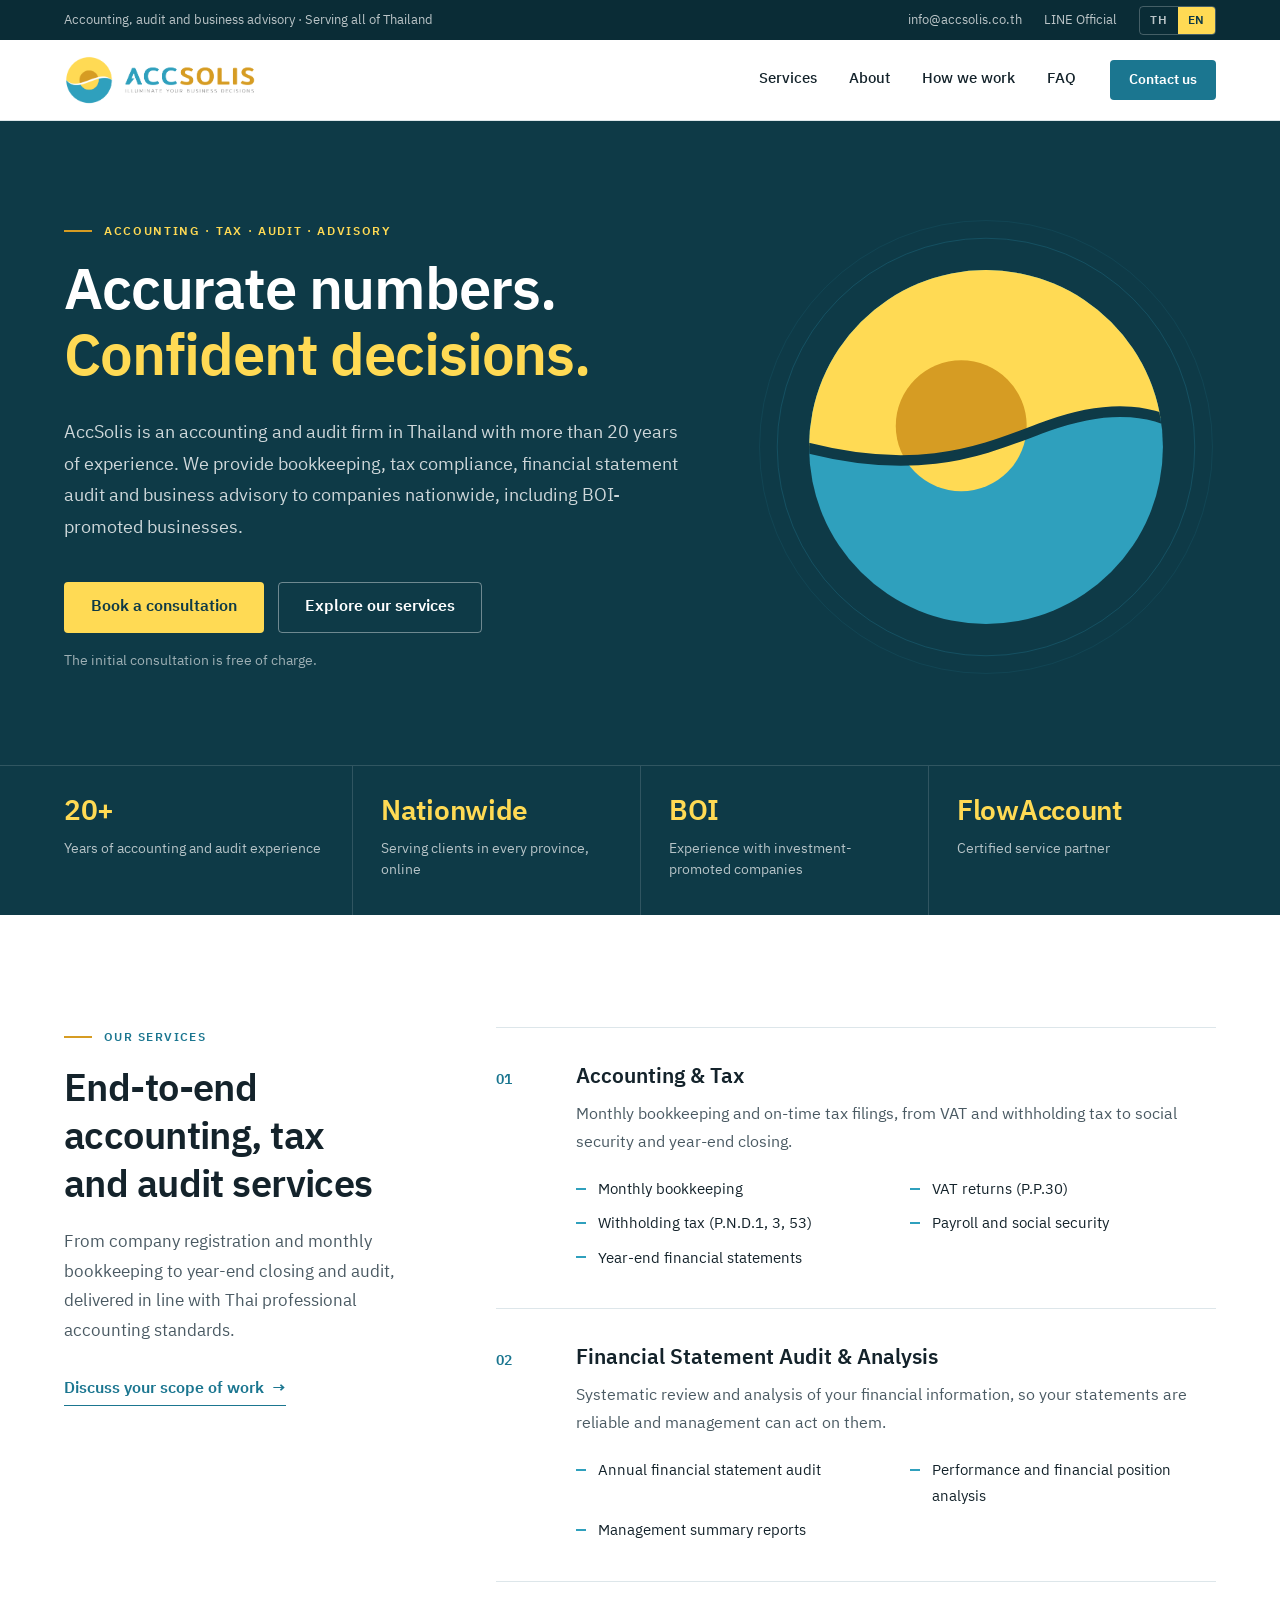
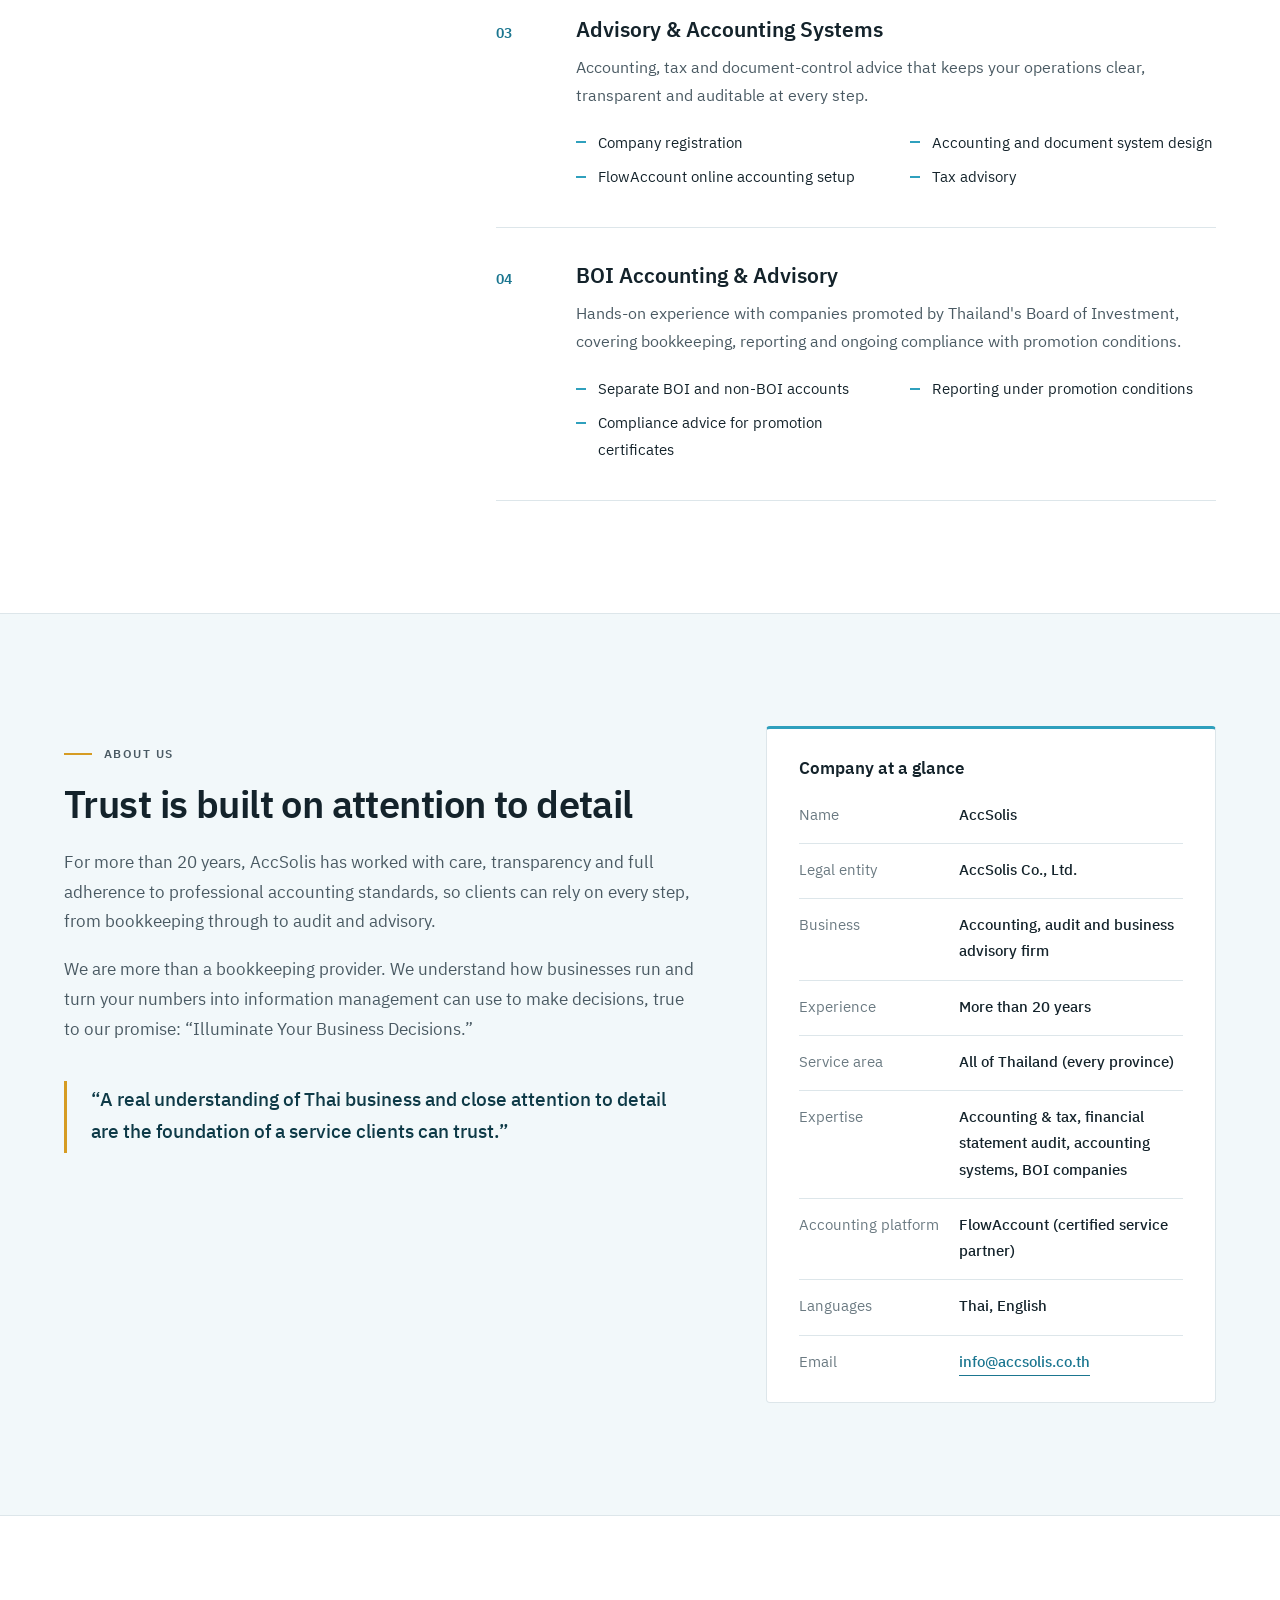
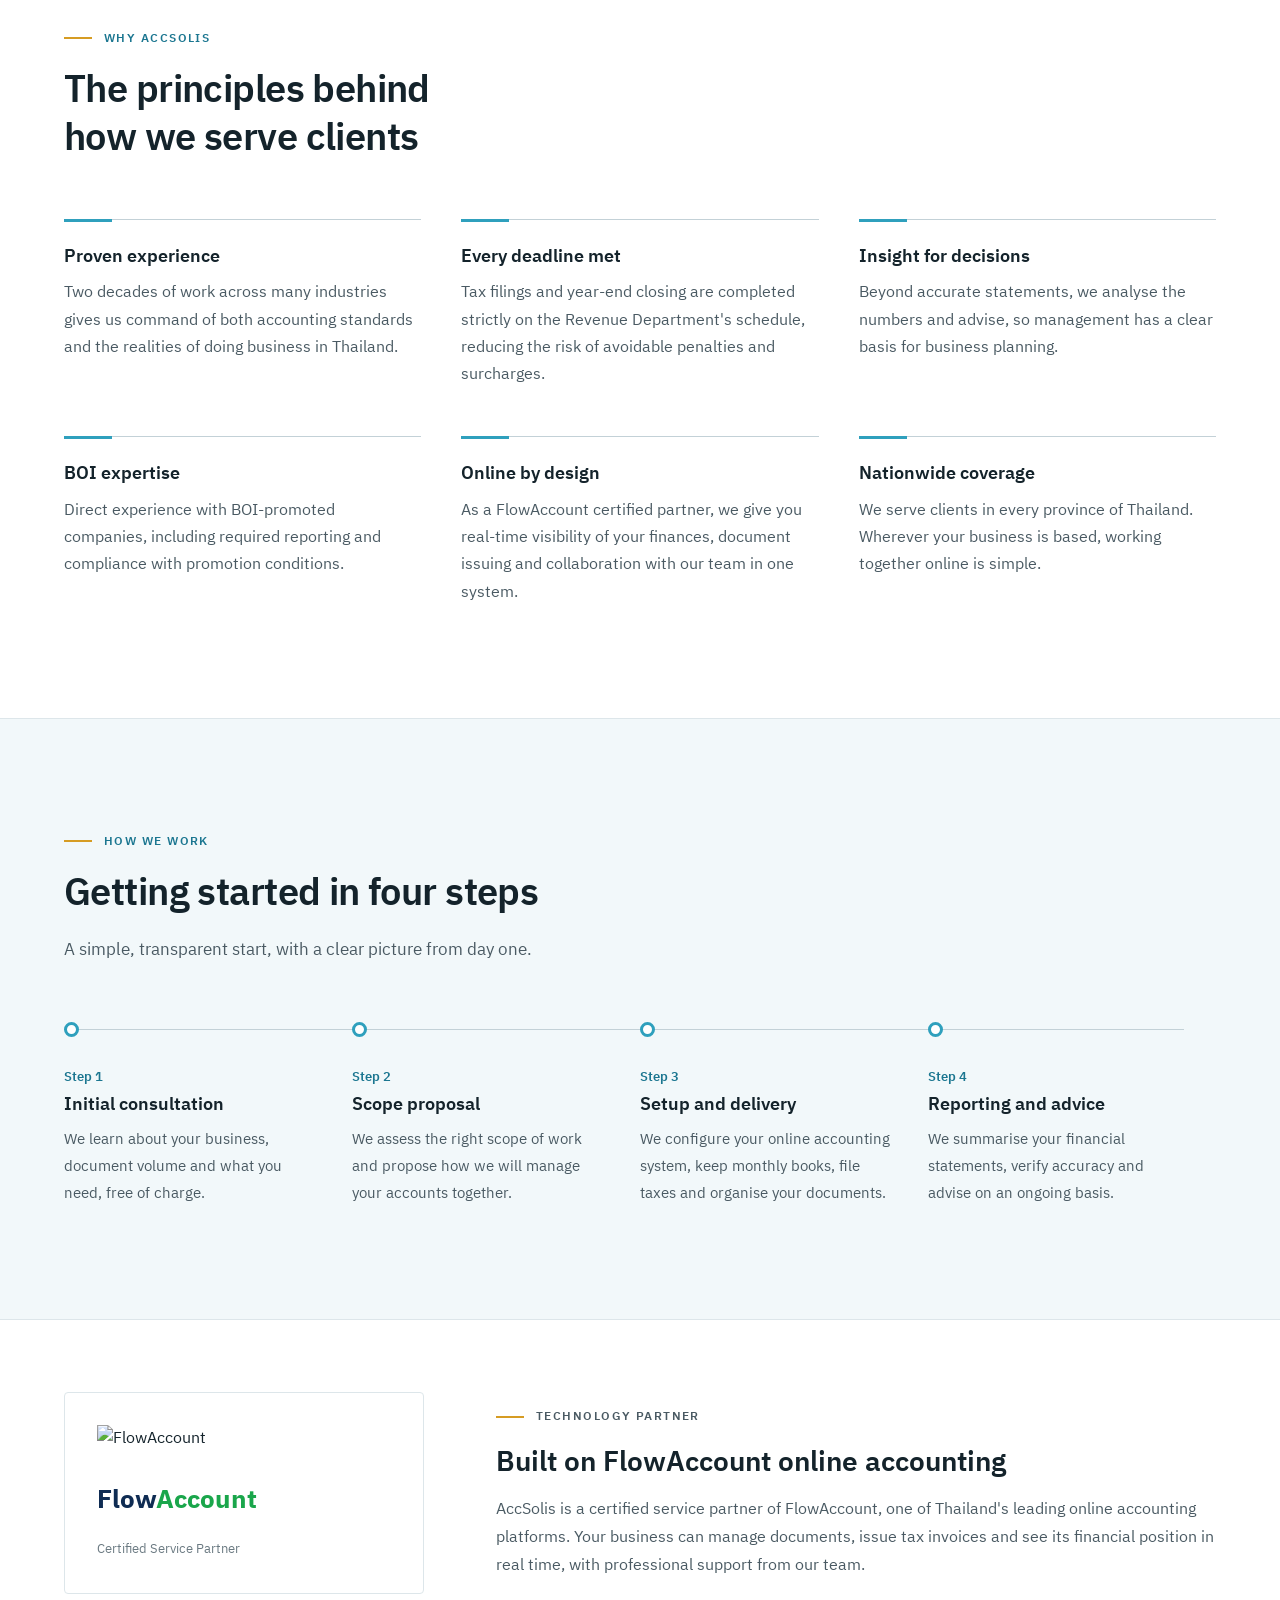
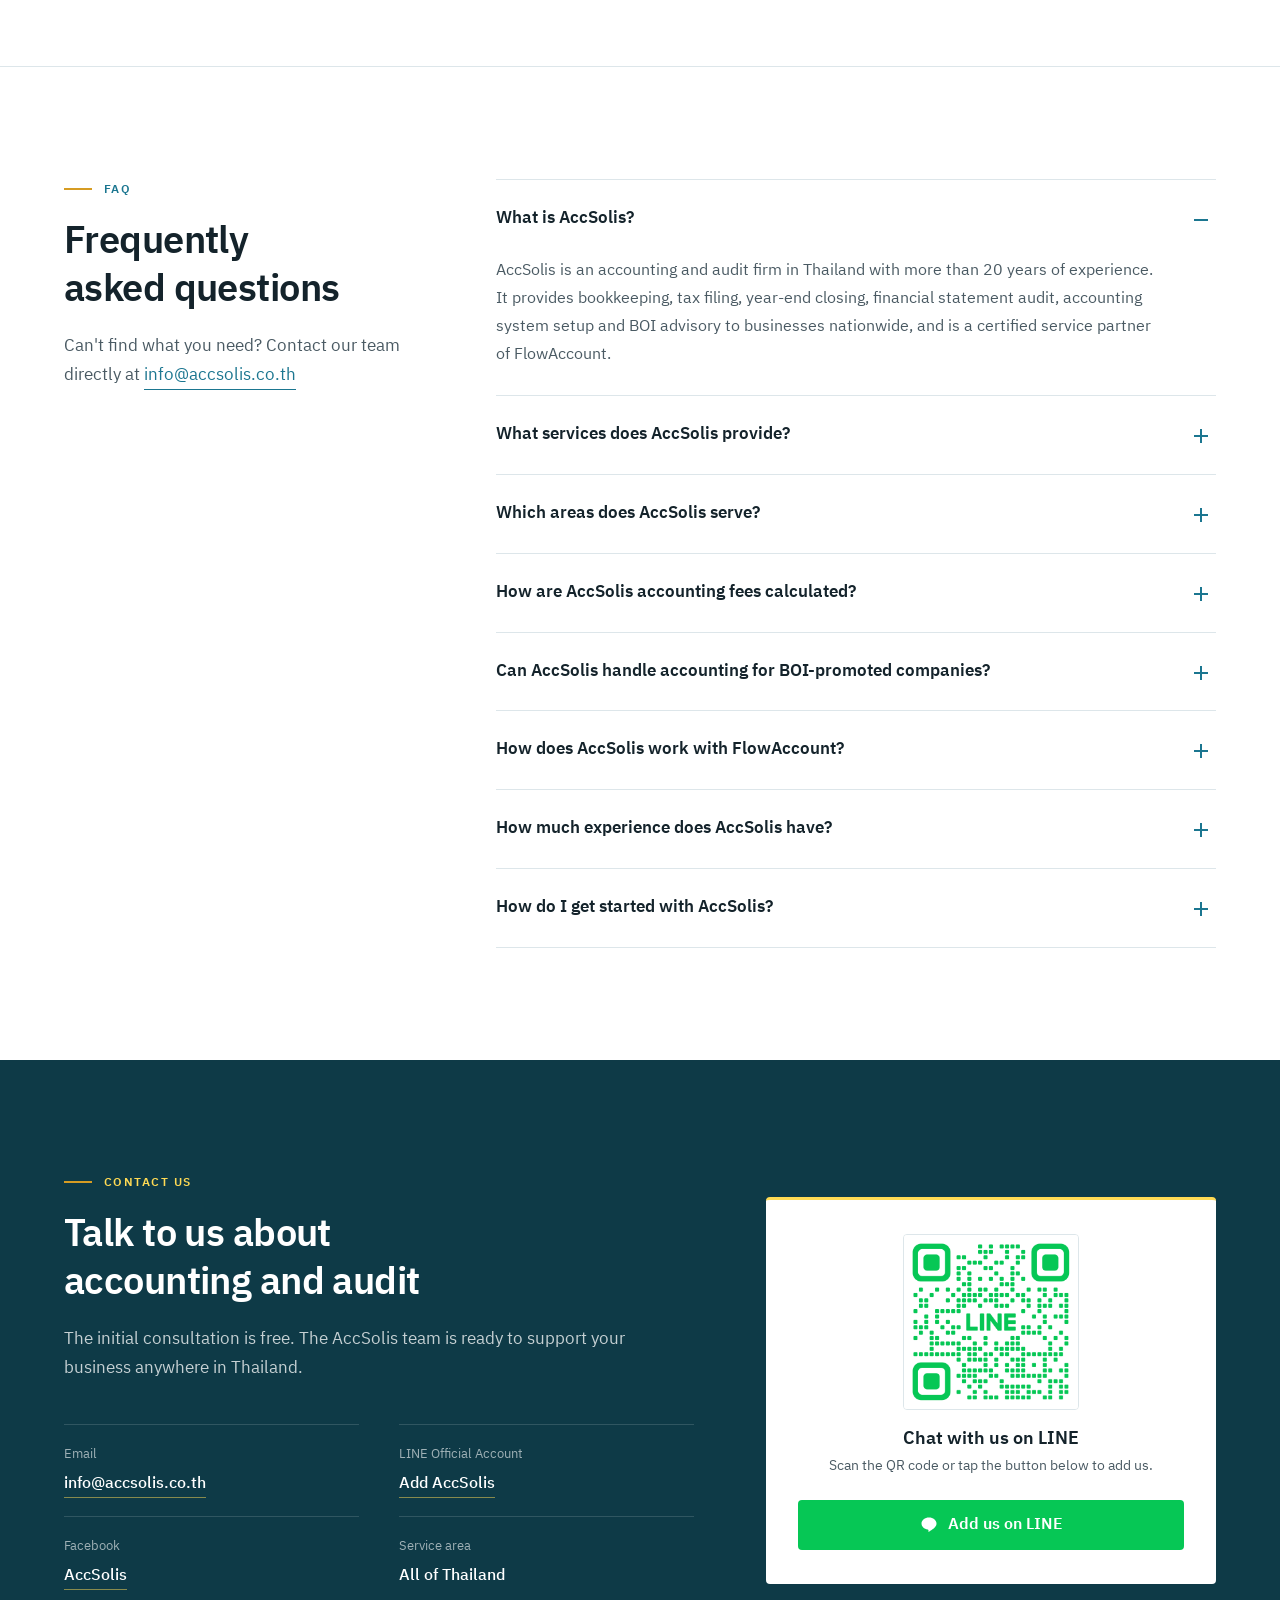
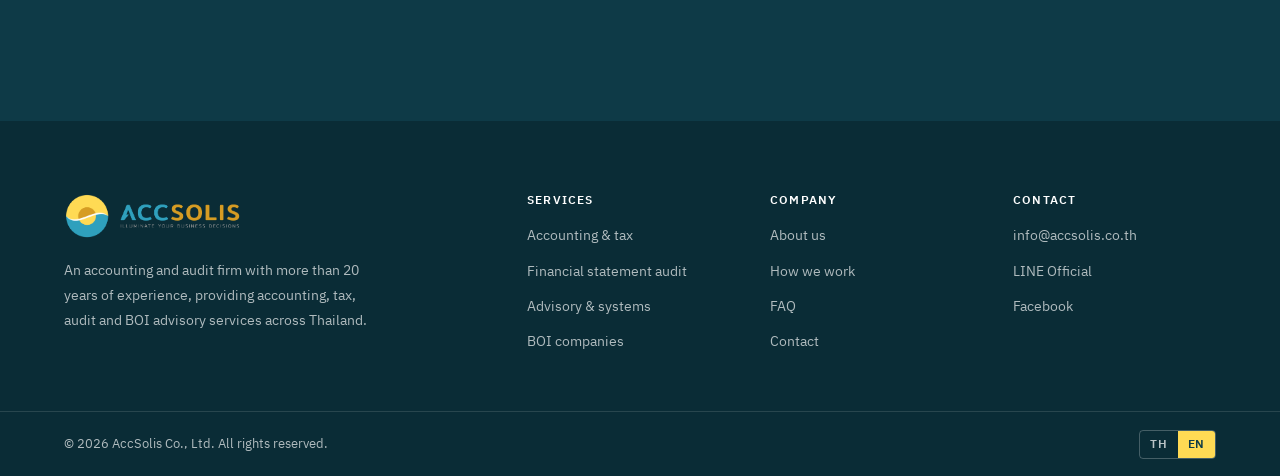
==== en/index.html @ bd21becb "Bilingual TH/EN corporate redesign with brand palette and GEO - Apply AccSolis brand palette (teal #" ====
<!DOCTYPE html>
<html lang="en">
  <head>
    <meta charset="UTF-8" />
    <meta name="viewport" content="width=device-width, initial-scale=1.0" />
    <title>AccSolis | Accounting, Audit &amp; BOI Advisory Firm in Thailand</title>
    <meta
      name="description"
      content="AccSolis is an accounting and audit firm in Thailand with over 20 years of experience, providing bookkeeping, tax filing, year-end closing, financial statement audit, accounting system setup and BOI advisory nationwide. FlowAccount certified partner."
    />
    <meta name="robots" content="index, follow, max-snippet:-1, max-image-preview:large" />
    <meta name="theme-color" content="#0e3a47" />
    <link rel="canonical" href="https://accsolis.co.th/en/" />
    <link rel="alternate" hreflang="th" href="https://accsolis.co.th/" />
    <link rel="alternate" hreflang="en" href="https://accsolis.co.th/en/" />
    <link rel="alternate" hreflang="x-default" href="https://accsolis.co.th/" />
    <link rel="alternate" type="text/markdown" title="AccSolis — information for AI assistants" href="https://accsolis.co.th/llms.txt" />

    <!-- Open Graph -->
    <meta property="og:type" content="website" />
    <meta property="og:site_name" content="AccSolis" />
    <meta property="og:locale" content="en_US" />
    <meta property="og:locale:alternate" content="th_TH" />
    <meta property="og:url" content="https://accsolis.co.th/en/" />
    <meta property="og:title" content="AccSolis | Accounting &amp; Audit Firm in Thailand — 20+ Years" />
    <meta
      property="og:description"
      content="Bookkeeping, tax filing, year-end closing, financial statement audit and BOI advisory for businesses across Thailand. FlowAccount certified partner."
    />
    <meta property="og:image" content="https://accsolis.co.th/og-image.png" />
    <meta property="og:image:width" content="1200" />
    <meta property="og:image:height" content="630" />
    <meta property="og:image:alt" content="AccSolis — Illuminate Your Business Decisions" />
    <meta name="twitter:card" content="summary_large_image" />
    <meta name="twitter:title" content="AccSolis | Accounting &amp; Audit Firm in Thailand — 20+ Years" />
    <meta
      name="twitter:description"
      content="Bookkeeping, tax, audit and BOI advisory for businesses across Thailand."
    />
    <meta name="twitter:image" content="https://accsolis.co.th/og-image.png" />

    <link rel="icon" type="image/x-icon" href="../favicon.ico" />
    <link rel="icon" type="image/png" sizes="512x512" href="../favicon.png" />
    <link rel="apple-touch-icon" href="../apple-touch-icon.png" />
    <link rel="preconnect" href="https://fonts.googleapis.com" />
    <link rel="preconnect" href="https://fonts.gstatic.com" crossorigin />
    <link
      href="https://fonts.googleapis.com/css2?family=IBM+Plex+Sans+Thai:wght@400;500;600;700&display=swap"
      rel="stylesheet"
    />
    <link rel="stylesheet" href="../styles.css" />

    <script type="application/ld+json">
    {
      "@context": "https://schema.org",
      "@graph": [
        {
          "@type": ["Organization", "AccountingService"],
          "@id": "https://accsolis.co.th/#organization",
          "name": "AccSolis",
          "legalName": "AccSolis Co., Ltd.",
          "url": "https://accsolis.co.th/",
          "logo": {
            "@type": "ImageObject",
            "url": "https://accsolis.co.th/AccSolis%20Logo_Final_1000x1000px_0.jpg",
            "width": 1000,
            "height": 1000
          },
          "image": "https://accsolis.co.th/og-image.png",
          "description": "AccSolis is an accounting and audit firm in Thailand with more than 20 years of experience. It provides bookkeeping, tax filing, year-end financial statements, financial statement audit and analysis, accounting system setup, and advisory for companies promoted by Thailand's Board of Investment (BOI), serving clients nationwide. AccSolis is a certified service partner of FlowAccount.",
          "slogan": "Illuminate Your Business Decisions",
          "email": "info@accsolis.co.th",
          "sameAs": ["https://www.facebook.com/profile.php?id=100094755125575"],
          "address": { "@type": "PostalAddress", "addressCountry": "TH" },
          "areaServed": { "@type": "Country", "name": "Thailand" },
          "knowsLanguage": ["th", "en"],
          "knowsAbout": [
            "Bookkeeping",
            "Thai VAT and withholding tax",
            "Year-end financial statements",
            "Financial statement audit",
            "Accounting system design",
            "BOI-promoted companies",
            "FlowAccount online accounting software"
          ],
          "contactPoint": {
            "@type": "ContactPoint",
            "contactType": "customer service",
            "email": "info@accsolis.co.th",
            "url": "https://lin.ee/8GuuAe8",
            "areaServed": "TH",
            "availableLanguage": ["Thai", "English"]
          },
          "hasOfferCatalog": {
            "@type": "OfferCatalog",
            "name": "AccSolis services",
            "itemListElement": [
              {
                "@type": "Offer",
                "itemOffered": {
                  "@type": "Service",
                  "name": "Accounting & Tax",
                  "serviceType": "Accounting and tax compliance",
                  "description": "Monthly bookkeeping, VAT returns (P.P.30), withholding tax returns (P.N.D.1, 3, 53), payroll and social security, and year-end financial statements.",
                  "areaServed": { "@type": "Country", "name": "Thailand" }
                }
              },
              {
                "@type": "Offer",
                "itemOffered": {
                  "@type": "Service",
                  "name": "Financial Statement Audit & Analysis",
                  "serviceType": "Financial statement audit and analysis",
                  "description": "Systematic review and analysis of financial information so that financial statements are reliable and support management decisions.",
                  "areaServed": { "@type": "Country", "name": "Thailand" }
                }
              },
              {
                "@type": "Offer",
                "itemOffered": {
                  "@type": "Service",
                  "name": "Advisory & Accounting Systems",
                  "serviceType": "Accounting advisory and system setup",
                  "description": "Company registration, accounting and document system design, FlowAccount online accounting setup, and tax advisory.",
                  "areaServed": { "@type": "Country", "name": "Thailand" }
                }
              },
              {
                "@type": "Offer",
                "itemOffered": {
                  "@type": "Service",
                  "name": "BOI Accounting & Advisory",
                  "serviceType": "BOI accounting and advisory",
                  "description": "Separate accounts for BOI and non-BOI activities, reporting under BOI promotion conditions, and compliance advice for promotion certificates.",
                  "areaServed": { "@type": "Country", "name": "Thailand" }
                }
              }
            ]
          }
        },
        {
          "@type": "WebSite",
          "@id": "https://accsolis.co.th/#website",
          "url": "https://accsolis.co.th/",
          "name": "AccSolis",
          "inLanguage": ["th", "en"],
          "publisher": { "@id": "https://accsolis.co.th/#organization" }
        },
        {
          "@type": "WebPage",
          "@id": "https://accsolis.co.th/en/#webpage",
          "url": "https://accsolis.co.th/en/",
          "name": "AccSolis | Accounting, Audit & BOI Advisory Firm in Thailand",
          "inLanguage": "en",
          "isPartOf": { "@id": "https://accsolis.co.th/#website" },
          "about": { "@id": "https://accsolis.co.th/#organization" },
          "primaryImageOfPage": "https://accsolis.co.th/og-image.png",
          "dateModified": "2026-09-26"
        },
        {
          "@type": "FAQPage",
          "@id": "https://accsolis.co.th/en/#faq",
          "inLanguage": "en",
          "mainEntity": [
            {
              "@type": "Question",
              "name": "What is AccSolis?",
              "acceptedAnswer": {
                "@type": "Answer",
                "text": "AccSolis is an accounting and audit firm in Thailand with more than 20 years of experience. It provides bookkeeping, tax filing, year-end closing, financial statement audit, accounting system setup and BOI advisory to businesses nationwide, and is a certified service partner of FlowAccount."
              }
            },
            {
              "@type": "Question",
              "name": "What services does AccSolis provide?",
              "acceptedAnswer": {
                "@type": "Answer",
                "text": "AccSolis provides monthly bookkeeping, VAT and withholding tax filing, payroll and social security, year-end financial statements, financial statement audit and analysis, company registration, accounting system setup, and accounting and advisory services for companies promoted by Thailand's Board of Investment (BOI)."
              }
            },
            {
              "@type": "Question",
              "name": "Which areas does AccSolis serve?",
              "acceptedAnswer": {
                "@type": "Answer",
                "text": "AccSolis serves clients in every province of Thailand. Because the firm works on an online accounting platform, it can manage documents and advise clients from anywhere, not only in Bangkok."
              }
            },
            {
              "@type": "Question",
              "name": "How are AccSolis accounting fees calculated?",
              "acceptedAnswer": {
                "@type": "Answer",
                "text": "Fees depend on the type of business, document volume and the scope of work required. The initial consultation is free of charge, so the team can assess your needs and propose a suitable package."
              }
            },
            {
              "@type": "Question",
              "name": "Can AccSolis handle accounting for BOI-promoted companies?",
              "acceptedAnswer": {
                "@type": "Answer",
                "text": "Yes. AccSolis has experience with companies promoted by Thailand's Board of Investment, including keeping separate accounts for BOI and non-BOI activities, reporting under promotion conditions, and advising on compliance with promotion certificates."
              }
            },
            {
              "@type": "Question",
              "name": "How does AccSolis work with FlowAccount?",
              "acceptedAnswer": {
                "@type": "Answer",
                "text": "AccSolis is a certified service partner of FlowAccount, a leading Thai online accounting platform. Clients issue documents and tax invoices and see their financial position in real time, while the AccSolis team manages their accounts in the same system."
              }
            },
            {
              "@type": "Question",
              "name": "How much experience does AccSolis have?",
              "acceptedAnswer": {
                "@type": "Answer",
                "text": "AccSolis has more than 20 years of experience in accounting and auditing across a wide range of industries, including BOI-promoted companies."
              }
            },
            {
              "@type": "Question",
              "name": "How do I get started with AccSolis?",
              "acceptedAnswer": {
                "@type": "Answer",
                "text": "Contact AccSolis via LINE Official Account, Facebook or email at info@accsolis.co.th. The team will ask about your business, assess the scope of work and plan the right accounting support. The initial consultation is free of charge."
              }
            }
          ]
        }
      ]
    }
    </script>
  </head>
  <body>
    <a class="skip-link" href="#main">Skip to main content</a>

    <div class="utility">
      <div class="container">
        <span class="utility-tagline">Accounting, audit and business advisory · Serving all of Thailand</span>
        <div class="utility-links">
          <a class="hide-sm" href="mailto:info@accsolis.co.th">info@accsolis.co.th</a>
          <a class="hide-sm" href="https://lin.ee/8GuuAe8" target="_blank" rel="noopener">LINE Official</a>
          <nav class="lang-switch" aria-label="Choose language">
            <a href="../" hreflang="th" lang="th">TH</a>
            <a href="./" hreflang="en" lang="en" aria-current="true">EN</a>
          </nav>
        </div>
      </div>
    </div>

    <header class="site-header">
      <div class="container nav-wrap">
        <a href="./" class="brand" aria-label="AccSolis home">
          <img src="../logo-header.png" alt="AccSolis — Illuminate Your Business Decisions" width="1034" height="269" />
        </a>
        <button class="nav-toggle" type="button" aria-expanded="false" aria-controls="site-nav" aria-label="Open menu">
          <svg viewBox="0 0 24 24" fill="none" stroke="currentColor" stroke-width="2" aria-hidden="true"><path d="M3 6h18M3 12h18M3 18h18" /></svg>
        </button>
        <nav id="site-nav" class="nav" aria-label="Main">
          <div class="nav-links">
            <a href="#services">Services</a>
            <a href="#about">About</a>
            <a href="#approach">How we work</a>
            <a href="#faq">FAQ</a>
          </div>
          <a class="btn btn-primary btn-sm" href="#contact">Contact us</a>
        </nav>
      </div>
    </header>

    <main id="main">
      <!-- HERO -->
      <section class="hero" aria-labelledby="hero-title">
        <div class="container hero-grid">
          <div>
            <p class="kicker">Accounting · Tax · Audit · Advisory</p>
            <h1 id="hero-title">Accurate numbers.<br /><em>Confident decisions.</em></h1>
            <p class="lead">
              AccSolis is an accounting and audit firm in Thailand with more than 20 years of
              experience. We provide bookkeeping, tax compliance, financial statement audit and
              business advisory to companies nationwide, including BOI-promoted businesses.
            </p>
            <div class="hero-actions">
              <a class="btn btn-sun" href="#contact">Book a consultation</a>
              <a class="btn btn-ghost" href="#services">Explore our services</a>
            </div>
            <p class="hero-note">The initial consultation is free of charge.</p>
          </div>

          <div class="hero-mark" aria-hidden="true">
            <svg viewBox="0 0 520 520" xmlns="http://www.w3.org/2000/svg">
              <defs>
                <clipPath id="disc"><circle cx="260" cy="260" r="200" /></clipPath>
                <clipPath id="core"><circle cx="232" cy="236" r="74" /></clipPath>
                <clipPath id="above"><path d="M0 0H520V262C455 208 392 214 330 236S190 300 40 256L0 244Z" /></clipPath>
              </defs>
              <circle cx="260" cy="260" r="236" fill="none" stroke="#2fa0bd" stroke-opacity="0.25" />
              <circle cx="260" cy="260" r="256" fill="none" stroke="#2fa0bd" stroke-opacity="0.12" />
              <g clip-path="url(#disc)">
                <rect width="520" height="520" fill="#2fa0bd" />
                <rect width="520" height="520" fill="#ffda54" clip-path="url(#above)" />
                <g clip-path="url(#core)">
                  <rect width="520" height="520" fill="#ffda54" />
                  <rect width="520" height="520" fill="#d69c23" clip-path="url(#above)" />
                </g>
                <path d="M0 244L40 256C190 300 268 258 330 236S455 208 520 262" fill="none" stroke="#0e3a47" stroke-width="12" />
              </g>
            </svg>
          </div>
        </div>

        <div class="hero-figures">
          <div class="container">
            <dl>
              <div class="figure"><dt>Years of accounting and audit experience</dt><dd>20+</dd></div>
              <div class="figure"><dt>Serving clients in every province, online</dt><dd>Nationwide</dd></div>
              <div class="figure"><dt>Experience with investment-promoted companies</dt><dd>BOI</dd></div>
              <div class="figure"><dt>Certified service partner</dt><dd>FlowAccount</dd></div>
            </dl>
          </div>
        </div>
      </section>

      <!-- SERVICES -->
      <section id="services" class="section" aria-labelledby="services-title">
        <div class="container services-grid">
          <div class="services-intro">
            <p class="kicker">Our services</p>
            <h2 id="services-title" class="h2">End-to-end accounting, tax and audit services</h2>
            <p class="intro">
              From company registration and monthly bookkeeping to year-end closing and audit,
              delivered in line with Thai professional accounting standards.
            </p>
            <a class="text-link" href="#contact">Discuss your scope of work <span aria-hidden="true">→</span></a>
          </div>

          <div class="service-list">
            <article class="service" id="accounting-tax">
              <span class="service-no">01</span>
              <div>
                <h3>Accounting &amp; Tax</h3>
                <p>
                  Monthly bookkeeping and on-time tax filings, from VAT and withholding tax to social
                  security and year-end closing.
                </p>
                <ul class="deliverables">
                  <li>Monthly bookkeeping</li>
                  <li>VAT returns (P.P.30)</li>
                  <li>Withholding tax (P.N.D.1, 3, 53)</li>
                  <li>Payroll and social security</li>
                  <li>Year-end financial statements</li>
                </ul>
              </div>
            </article>

            <article class="service" id="audit">
              <span class="service-no">02</span>
              <div>
                <h3>Financial Statement Audit &amp; Analysis</h3>
                <p>
                  Systematic review and analysis of your financial information, so your statements
                  are reliable and management can act on them.
                </p>
                <ul class="deliverables">
                  <li>Annual financial statement audit</li>
                  <li>Performance and financial position analysis</li>
                  <li>Management summary reports</li>
                </ul>
              </div>
            </article>

            <article class="service" id="advisory">
              <span class="service-no">03</span>
              <div>
                <h3>Advisory &amp; Accounting Systems</h3>
                <p>
                  Accounting, tax and document-control advice that keeps your operations clear,
                  transparent and auditable at every step.
                </p>
                <ul class="deliverables">
                  <li>Company registration</li>
                  <li>Accounting and document system design</li>
                  <li>FlowAccount online accounting setup</li>
                  <li>Tax advisory</li>
                </ul>
              </div>
            </article>

            <article class="service" id="boi">
              <span class="service-no">04</span>
              <div>
                <h3>BOI Accounting &amp; Advisory</h3>
                <p>
                  Hands-on experience with companies promoted by Thailand's Board of Investment,
                  covering bookkeeping, reporting and ongoing compliance with promotion conditions.
                </p>
                <ul class="deliverables">
                  <li>Separate BOI and non-BOI accounts</li>
                  <li>Reporting under promotion conditions</li>
                  <li>Compliance advice for promotion certificates</li>
                </ul>
              </div>
            </article>
          </div>
        </div>
      </section>

      <!-- ABOUT -->
      <section id="about" class="section section-tint" aria-labelledby="about-title">
        <div class="container about-grid">
          <div class="about-copy">
            <p class="kicker">About us</p>
            <h2 id="about-title" class="h2">Trust is built on attention to detail</h2>
            <p>
              For more than 20 years, AccSolis has worked with care, transparency and full adherence
              to professional accounting standards, so clients can rely on every step, from
              bookkeeping through to audit and advisory.
            </p>
            <p>
              We are more than a bookkeeping provider. We understand how businesses run and turn
              your numbers into information management can use to make decisions, true to our
              promise: “Illuminate Your Business Decisions.”
            </p>
            <blockquote>
              “A real understanding of Thai business and close attention to detail are the foundation
              of a service clients can trust.”
            </blockquote>
          </div>

          <aside class="facts" aria-labelledby="facts-title">
            <h3 id="facts-title">Company at a glance</h3>
            <dl>
              <div><dt>Name</dt><dd>AccSolis</dd></div>
              <div><dt>Legal entity</dt><dd>AccSolis Co., Ltd.</dd></div>
              <div><dt>Business</dt><dd>Accounting, audit and business advisory firm</dd></div>
              <div><dt>Experience</dt><dd>More than 20 years</dd></div>
              <div><dt>Service area</dt><dd>All of Thailand (every province)</dd></div>
              <div><dt>Expertise</dt><dd>Accounting &amp; tax, financial statement audit, accounting systems, BOI companies</dd></div>
              <div><dt>Accounting platform</dt><dd>FlowAccount (certified service partner)</dd></div>
              <div><dt>Languages</dt><dd>Thai, English</dd></div>
              <div><dt>Email</dt><dd><a href="mailto:info@accsolis.co.th">info@accsolis.co.th</a></dd></div>
            </dl>
          </aside>
        </div>
      </section>

      <!-- PRINCIPLES -->
      <section id="why" class="section" aria-labelledby="why-title">
        <div class="container">
          <div class="section-head">
            <p class="kicker">Why AccSolis</p>
            <h2 id="why-title" class="h2">The principles behind how we serve clients</h2>
          </div>
          <div class="principles">
            <article class="principle">
              <h3>Proven experience</h3>
              <p>
                Two decades of work across many industries gives us command of both accounting
                standards and the realities of doing business in Thailand.
              </p>
            </article>
            <article class="principle">
              <h3>Every deadline met</h3>
              <p>
                Tax filings and year-end closing are completed strictly on the Revenue Department's
                schedule, reducing the risk of avoidable penalties and surcharges.
              </p>
            </article>
            <article class="principle">
              <h3>Insight for decisions</h3>
              <p>
                Beyond accurate statements, we analyse the numbers and advise, so management has a
                clear basis for business planning.
              </p>
            </article>
            <article class="principle">
              <h3>BOI expertise</h3>
              <p>
                Direct experience with BOI-promoted companies, including required reporting and
                compliance with promotion conditions.
              </p>
            </article>
            <article class="principle">
              <h3>Online by design</h3>
              <p>
                As a FlowAccount certified partner, we give you real-time visibility of your
                finances, document issuing and collaboration with our team in one system.
              </p>
            </article>
            <article class="principle">
              <h3>Nationwide coverage</h3>
              <p>
                We serve clients in every province of Thailand. Wherever your business is based,
                working together online is simple.
              </p>
            </article>
          </div>
        </div>
      </section>

      <!-- APPROACH -->
      <section id="approach" class="section section-tint" aria-labelledby="approach-title">
        <div class="container">
          <div class="section-head">
            <p class="kicker">How we work</p>
            <h2 id="approach-title" class="h2">Getting started in four steps</h2>
            <p class="intro">A simple, transparent start, with a clear picture from day one.</p>
          </div>
          <ol class="steps">
            <li class="step">
              <span class="step-label">Step 1</span>
              <h3>Initial consultation</h3>
              <p>We learn about your business, document volume and what you need, free of charge.</p>
            </li>
            <li class="step">
              <span class="step-label">Step 2</span>
              <h3>Scope proposal</h3>
              <p>We assess the right scope of work and propose how we will manage your accounts together.</p>
            </li>
            <li class="step">
              <span class="step-label">Step 3</span>
              <h3>Setup and delivery</h3>
              <p>We configure your online accounting system, keep monthly books, file taxes and organise your documents.</p>
            </li>
            <li class="step">
              <span class="step-label">Step 4</span>
              <h3>Reporting and advice</h3>
              <p>We summarise your financial statements, verify accuracy and advise on an ongoing basis.</p>
            </li>
          </ol>
        </div>
      </section>

      <!-- PARTNER -->
      <section class="partner" aria-labelledby="partner-title">
        <div class="container partner-inner">
          <div class="partner-logo">
            <img
              src="https://flowaccountcdn.com/new_landing/image/flowaccount_logo_banner.svg"
              alt="FlowAccount"
              width="172"
              height="40"
              loading="lazy"
              onerror="this.hidden=true;this.nextElementSibling.hidden=false;"
            />
            <span class="fa-fallback" hidden>Flow<b>Account</b></span>
            <span class="tag">Certified Service Partner</span>
          </div>
          <div>
            <p class="kicker">Technology partner</p>
            <h2 id="partner-title">Built on FlowAccount online accounting</h2>
            <p>
              AccSolis is a certified service partner of FlowAccount, one of Thailand's leading online
              accounting platforms. Your business can manage documents, issue tax invoices and see its
              financial position in real time, with professional support from our team.
            </p>
          </div>
        </div>
      </section>

      <!-- FAQ -->
      <section id="faq" class="section" aria-labelledby="faq-title">
        <div class="container faq-grid">
          <div class="faq-intro">
            <p class="kicker">FAQ</p>
            <h2 id="faq-title" class="h2">Frequently asked questions</h2>
            <p class="intro">
              Can't find what you need? Contact our team directly at
              <a href="mailto:info@accsolis.co.th">info@accsolis.co.th</a>
            </p>
          </div>
          <div class="faq-list">
            <details class="faq-item" open>
              <summary>What is AccSolis?</summary>
              <p class="ans">
                AccSolis is an accounting and audit firm in Thailand with more than 20 years of
                experience. It provides bookkeeping, tax filing, year-end closing, financial statement
                audit, accounting system setup and BOI advisory to businesses nationwide, and is a
                certified service partner of FlowAccount.
              </p>
            </details>
            <details class="faq-item">
              <summary>What services does AccSolis provide?</summary>
              <p class="ans">
                AccSolis provides monthly bookkeeping, VAT and withholding tax filing, payroll and
                social security, year-end financial statements, financial statement audit and analysis,
                company registration, accounting system setup, and accounting and advisory services for
                companies promoted by Thailand's Board of Investment (BOI).
              </p>
            </details>
            <details class="faq-item">
              <summary>Which areas does AccSolis serve?</summary>
              <p class="ans">
                AccSolis serves clients in every province of Thailand. Because the firm works on an
                online accounting platform, it can manage documents and advise clients from anywhere,
                not only in Bangkok.
              </p>
            </details>
            <details class="faq-item">
              <summary>How are AccSolis accounting fees calculated?</summary>
              <p class="ans">
                Fees depend on the type of business, document volume and the scope of work required.
                The initial consultation is free of charge, so the team can assess your needs and
                propose a suitable package.
              </p>
            </details>
            <details class="faq-item">
              <summary>Can AccSolis handle accounting for BOI-promoted companies?</summary>
              <p class="ans">
                Yes. AccSolis has experience with companies promoted by Thailand's Board of Investment,
                including keeping separate accounts for BOI and non-BOI activities, reporting under
                promotion conditions, and advising on compliance with promotion certificates.
              </p>
            </details>
            <details class="faq-item">
              <summary>How does AccSolis work with FlowAccount?</summary>
              <p class="ans">
                AccSolis is a certified service partner of FlowAccount, a leading Thai online accounting
                platform. Clients issue documents and tax invoices and see their financial position in
                real time, while the AccSolis team manages their accounts in the same system.
              </p>
            </details>
            <details class="faq-item">
              <summary>How much experience does AccSolis have?</summary>
              <p class="ans">
                AccSolis has more than 20 years of experience in accounting and auditing across a wide
                range of industries, including BOI-promoted companies.
              </p>
            </details>
            <details class="faq-item">
              <summary>How do I get started with AccSolis?</summary>
              <p class="ans">
                Contact AccSolis via LINE Official Account, Facebook or email at info@accsolis.co.th.
                The team will ask about your business, assess the scope of work and plan the right
                accounting support. The initial consultation is free of charge.
              </p>
            </details>
          </div>
        </div>
      </section>

      <!-- CONTACT -->
      <section id="contact" class="section contact" aria-labelledby="contact-title">
        <div class="container contact-grid">
          <div>
            <p class="kicker">Contact us</p>
            <h2 id="contact-title" class="h2">Talk to us about accounting and audit</h2>
            <p class="intro">
              The initial consultation is free. The AccSolis team is ready to support your business
              anywhere in Thailand.
            </p>
            <address>
              <dl class="contact-list">
                <div><dt>Email</dt><dd><a href="mailto:info@accsolis.co.th">info@accsolis.co.th</a></dd></div>
                <div><dt>LINE Official Account</dt><dd><a href="https://lin.ee/8GuuAe8" target="_blank" rel="noopener">Add AccSolis</a></dd></div>
                <div><dt>Facebook</dt><dd><a href="https://www.facebook.com/profile.php?id=100094755125575" target="_blank" rel="noopener">AccSolis</a></dd></div>
                <div><dt>Service area</dt><dd>All of Thailand</dd></div>
              </dl>
            </address>
          </div>

          <div class="line-card">
            <img src="../line-qr.png" alt="QR code to add AccSolis on LINE" width="176" height="176" loading="lazy" />
            <h3>Chat with us on LINE</h3>
            <p>Scan the QR code or tap the button below to add us.</p>
            <a class="btn btn-line" href="https://lin.ee/8GuuAe8" target="_blank" rel="noopener">
              <svg viewBox="0 0 24 24" fill="currentColor" aria-hidden="true"><path d="M12 2C6.48 2 2 5.64 2 10.12c0 4.02 3.55 7.39 8.35 8.03.32.07.77.21.88.49.1.25.07.64.03.9l-.14.85c-.04.25-.2.99.87.54s5.77-3.4 7.87-5.82C21.36 13.5 22 11.9 22 10.12 22 5.64 17.52 2 12 2Z" /></svg>
              Add us on LINE
            </a>
          </div>
        </div>
      </section>
    </main>

    <footer class="site-footer">
      <div class="container footer-grid">
        <div class="footer-brand">
          <img src="../logo-header.png" alt="AccSolis" width="1034" height="269" loading="lazy" />
          <p>
            An accounting and audit firm with more than 20 years of experience, providing accounting,
            tax, audit and BOI advisory services across Thailand.
          </p>
        </div>
        <div class="footer-col">
          <h4>Services</h4>
          <ul>
            <li><a href="#accounting-tax">Accounting &amp; tax</a></li>
            <li><a href="#audit">Financial statement audit</a></li>
            <li><a href="#advisory">Advisory &amp; systems</a></li>
            <li><a href="#boi">BOI companies</a></li>
          </ul>
        </div>
        <div class="footer-col">
          <h4>Company</h4>
          <ul>
            <li><a href="#about">About us</a></li>
            <li><a href="#approach">How we work</a></li>
            <li><a href="#faq">FAQ</a></li>
            <li><a href="#contact">Contact</a></li>
          </ul>
        </div>
        <div class="footer-col">
          <h4>Contact</h4>
          <ul>
            <li><a href="mailto:info@accsolis.co.th">info@accsolis.co.th</a></li>
            <li><a href="https://lin.ee/8GuuAe8" target="_blank" rel="noopener">LINE Official</a></li>
            <li><a href="https://www.facebook.com/profile.php?id=100094755125575" target="_blank" rel="noopener">Facebook</a></li>
          </ul>
        </div>
      </div>
      <div class="footer-bottom">
        <div class="container">
          <span>© <span id="year">2026</span> AccSolis Co., Ltd. All rights reserved.</span>
          <nav class="lang-switch" aria-label="Choose language">
            <a href="../" hreflang="th" lang="th">TH</a>
            <a href="./" hreflang="en" lang="en" aria-current="true">EN</a>
          </nav>
        </div>
      </div>
    </footer>

    <script src="../script.js" defer></script>
  </body>
</html>
---- styles.css ----
/* =========================================================
   AccSolis — corporate stylesheet
   Brand palette (from the AccSolis identity):
     Teal  #2fa0bd  R47 G160 B189   — primary brand colour
     Sun   #ffda54  R255 G218 B84   — highlight, used on dark grounds only
     Gold  #d69c23  R214 G156 B35   — accent, decorative on light grounds
   Derived tones keep text accessible (WCAG AA):
     teal-700 #1b7690 on white = 5.2:1  (links, buttons, small labels)
     teal-900 #0e3a47 is the dark ground (white on it = 12.3:1)
   ========================================================= */

:root {
  /* brand */
  --teal: #2fa0bd;
  --teal-700: #1b7690;
  --teal-800: #145d72;
  --teal-900: #0e3a47;
  --teal-950: #0a2c36;
  --teal-50: #f2f8fa;
  --teal-100: #e1f0f5;
  --sun: #ffda54;
  --sun-600: #f5c93a;
  --gold: #d69c23;

  /* neutrals */
  --ink: #14232b;
  --ink-soft: #4a5a63;
  --ink-mute: #6b7a82;
  --line: #dde6ea;
  --line-strong: #c3d1d7;
  --surface: #ffffff;
  --bg: #ffffff;

  --line-green: #06c755;

  --radius: 4px;
  --maxw: 1200px;
  --header-h: 80px;
  --ease: cubic-bezier(0.22, 0.61, 0.36, 1);
}

*,
*::before,
*::after {
  box-sizing: border-box;
}

html {
  scroll-behavior: smooth;
  scroll-padding-top: calc(var(--header-h) + 16px);
}

body {
  margin: 0;
  background: var(--bg);
  color: var(--ink);
  font-family: "IBM Plex Sans Thai", "IBM Plex Sans", "Leelawadee UI", Tahoma,
    system-ui, -apple-system, sans-serif;
  font-size: 1rem;
  line-height: 1.75;
  -webkit-font-smoothing: antialiased;
  text-rendering: optimizeLegibility;
}

img {
  max-width: 100%;
}

h1,
h2,
h3,
h4 {
  margin: 0;
  font-weight: 600;
  line-height: 1.3;
  color: inherit;
  text-wrap: balance;
  word-break: keep-all;
}

p,
ul,
ol,
dl,
dd,
figure,
blockquote {
  margin: 0;
}

ul {
  padding: 0;
  list-style: none;
}

a {
  color: inherit;
  text-decoration: none;
}

address {
  font-style: normal;
}

.container {
  width: 100%;
  max-width: var(--maxw);
  margin: 0 auto;
  padding-inline: 24px;
}

.skip-link {
  position: absolute;
  left: 16px;
  top: -60px;
  z-index: 100;
  background: var(--teal-900);
  color: #fff;
  padding: 10px 16px;
  border-radius: var(--radius);
}
.skip-link:focus {
  top: 12px;
}

/* ---------- Type helpers ---------- */
.kicker {
  display: flex;
  align-items: center;
  gap: 12px;
  font-size: 0.8125rem;
  font-weight: 600;
  color: var(--teal-700);
  margin-bottom: 18px;
}
.kicker::before {
  content: "";
  width: 28px;
  height: 2px;
  background: var(--gold);
  flex: none;
}
:lang(en) .kicker {
  text-transform: uppercase;
  letter-spacing: 0.12em;
  font-size: 0.75rem;
}

.h2 {
  font-size: clamp(1.75rem, 3vw, 2.5rem);
  letter-spacing: -0.015em;
  line-height: 1.25;
}
:lang(th) .h2,
:lang(th) h1 {
  letter-spacing: 0;
  line-height: 1.4;
}

.intro {
  margin-top: 18px;
  color: var(--ink-soft);
  font-size: 1.0625rem;
  max-width: 60ch;
}

.text-link {
  display: inline-flex;
  align-items: center;
  gap: 8px;
  margin-top: 28px;
  font-weight: 600;
  color: var(--teal-700);
  border-bottom: 1px solid currentColor;
  padding-bottom: 2px;
}
.text-link:hover {
  color: var(--teal-800);
}

/* ---------- Buttons ---------- */
.btn {
  display: inline-flex;
  align-items: center;
  justify-content: center;
  gap: 10px;
  padding: 14px 26px;
  border-radius: var(--radius);
  border: 1px solid transparent;
  font: inherit;
  font-weight: 600;
  font-size: 0.975rem;
  line-height: 1.3;
  cursor: pointer;
  transition: background-color 0.18s var(--ease), color 0.18s var(--ease),
    border-color 0.18s var(--ease);
}
.btn svg {
  width: 18px;
  height: 18px;
  flex: none;
}
.btn-primary {
  background: var(--teal-700);
  color: #fff;
}
.btn-primary:hover {
  background: var(--teal-800);
}
.btn-sun {
  background: var(--sun);
  color: var(--teal-900);
}
.btn-sun:hover {
  background: var(--sun-600);
}
.btn-ghost {
  color: #fff;
  border-color: rgba(255, 255, 255, 0.4);
}
.btn-ghost:hover {
  border-color: #fff;
  background: rgba(255, 255, 255, 0.06);
}
.btn-line {
  background: var(--line-green);
  color: #fff;
}
.btn-line:hover {
  background: #05b34c;
}
.btn-sm {
  padding: 10px 18px;
  font-size: 0.9rem;
}

/* ---------- Utility bar ---------- */
.utility {
  background: var(--teal-950);
  color: rgba(255, 255, 255, 0.72);
  font-size: 0.8125rem;
}
.utility .container {
  display: flex;
  align-items: center;
  justify-content: space-between;
  gap: 16px;
  min-height: 40px;
}
.utility-links {
  margin-left: auto;
  display: flex;
  align-items: center;
  gap: 22px;
}
.utility a:hover {
  color: #fff;
}

.lang-switch {
  display: inline-flex;
  align-items: center;
  border: 1px solid rgba(255, 255, 255, 0.24);
  border-radius: var(--radius);
  overflow: hidden;
  font-weight: 600;
  font-size: 0.75rem;
  letter-spacing: 0.06em;
}
.lang-switch a {
  padding: 3px 10px;
  color: rgba(255, 255, 255, 0.72);
}
.lang-switch a[aria-current="true"] {
  background: var(--sun);
  color: var(--teal-900);
}

/* ---------- Header ---------- */
.site-header {
  position: sticky;
  top: 0;
  z-index: 50;
  background: rgba(255, 255, 255, 0.97);
  border-bottom: 1px solid var(--line);
}
.nav-wrap {
  display: flex;
  align-items: center;
  justify-content: space-between;
  height: var(--header-h);
  gap: 24px;
}
.brand {
  display: inline-flex;
  align-items: center;
  flex: none;
}
.brand img {
  height: 50px;
  width: auto;
  display: block;
}
.nav {
  display: flex;
  align-items: center;
  gap: 34px;
}
.nav-links {
  display: flex;
  align-items: center;
  gap: 32px;
}
.nav-links a {
  font-size: 0.95rem;
  font-weight: 500;
  color: var(--ink);
  padding: 6px 0;
  border-bottom: 2px solid transparent;
  transition: color 0.18s var(--ease), border-color 0.18s var(--ease);
}
.nav-links a:hover {
  color: var(--teal-700);
  border-bottom-color: var(--teal);
}
.nav-toggle {
  display: none;
  background: none;
  border: 1px solid var(--line-strong);
  border-radius: var(--radius);
  width: 44px;
  height: 44px;
  padding: 0;
  cursor: pointer;
  color: var(--teal-900);
}
.nav-toggle svg {
  width: 22px;
  height: 22px;
  display: block;
  margin: auto;
}

/* ---------- Hero ---------- */
.hero {
  position: relative;
  background: var(--teal-900);
  color: #fff;
  overflow: hidden;
}
.hero-grid {
  position: relative;
  display: grid;
  grid-template-columns: minmax(0, 1.15fr) minmax(0, 0.85fr);
  gap: 48px;
  align-items: center;
  padding-block: 96px 88px;
}
.hero .kicker {
  color: var(--sun);
}
:lang(en) .hero .kicker {
  letter-spacing: 0.14em;
}
.hero h1 {
  font-size: clamp(2.25rem, 4.8vw, 3.6rem);
  letter-spacing: -0.02em;
  line-height: 1.15;
  margin-bottom: 26px;
}
.hero h1 em {
  font-style: normal;
  color: var(--sun);
}
.hero .lead {
  font-size: 1.125rem;
  color: rgba(255, 255, 255, 0.8);
  max-width: 56ch;
}
.hero-actions {
  display: flex;
  flex-wrap: wrap;
  gap: 14px;
  margin-top: 38px;
}
.hero-note {
  margin-top: 16px;
  font-size: 0.875rem;
  color: rgba(255, 255, 255, 0.6);
}
.hero-mark {
  position: relative;
  justify-self: end;
  width: min(100%, 460px);
}
.hero-mark svg {
  display: block;
  width: 100%;
  height: auto;
}

.hero-figures {
  position: relative;
  border-top: 1px solid rgba(255, 255, 255, 0.14);
}
.hero-figures dl {
  display: grid;
  grid-template-columns: repeat(4, minmax(0, 1fr));
}
.figure {
  display: flex;
  flex-direction: column-reverse;
  justify-content: flex-end;
  padding: 30px 28px 34px 0;
}
.figure + .figure {
  padding-left: 28px;
  border-left: 1px solid rgba(255, 255, 255, 0.14);
}
.figure dd {
  font-size: 1.75rem;
  font-weight: 600;
  line-height: 1.2;
  color: var(--sun);
  letter-spacing: -0.01em;
}
.figure dt {
  margin-top: 8px;
  font-size: 0.875rem;
  line-height: 1.55;
  color: rgba(255, 255, 255, 0.7);
}

/* ---------- Sections ---------- */
.section {
  padding-block: 112px;
}
.section-tint {
  background: var(--teal-50);
  border-block: 1px solid var(--line);
}
.section-head {
  max-width: 720px;
  margin-bottom: 56px;
}

/* ---------- Services ---------- */
.services-grid {
  display: grid;
  grid-template-columns: minmax(0, 4fr) minmax(0, 8fr);
  gap: 72px;
  align-items: start;
}
.services-intro {
  position: sticky;
  top: calc(var(--header-h) + 40px);
}
.service {
  display: grid;
  grid-template-columns: 56px minmax(0, 1fr);
  gap: 8px 24px;
  padding-block: 36px;
  border-top: 1px solid var(--line);
}
.service:last-child {
  border-bottom: 1px solid var(--line);
}
.service-no {
  font-size: 0.875rem;
  font-weight: 600;
  color: var(--teal-700);
  font-variant-numeric: tabular-nums;
  padding-top: 4px;
}
.service h3 {
  font-size: 1.3rem;
  margin-bottom: 10px;
}
.service p {
  color: var(--ink-soft);
}
.deliverables {
  display: grid;
  grid-template-columns: repeat(2, minmax(0, 1fr));
  gap: 8px 28px;
  margin-top: 20px;
}
.deliverables li {
  position: relative;
  padding-left: 22px;
  font-size: 0.9375rem;
  color: var(--ink);
}
.deliverables li::before {
  content: "";
  position: absolute;
  left: 0;
  top: 0.72em;
  width: 10px;
  height: 2px;
  background: var(--teal);
}

/* ---------- About / facts ---------- */
.about-grid {
  display: grid;
  grid-template-columns: minmax(0, 7fr) minmax(0, 5fr);
  gap: 72px;
  align-items: start;
}
.about-copy p {
  color: var(--ink-soft);
  margin-top: 18px;
  font-size: 1.0625rem;
}
.about-copy blockquote {
  margin-top: 36px;
  padding: 4px 0 4px 24px;
  border-left: 3px solid var(--gold);
  font-size: 1.2rem;
  line-height: 1.65;
  font-weight: 500;
  color: var(--teal-900);
}
.facts {
  background: var(--surface);
  border: 1px solid var(--line);
  border-top: 3px solid var(--teal);
  border-radius: var(--radius);
  padding: 30px 32px 12px;
}
.facts h3 {
  font-size: 1.05rem;
  margin-bottom: 8px;
}
.facts dl div {
  display: grid;
  grid-template-columns: minmax(0, 0.9fr) minmax(0, 1.4fr);
  gap: 16px;
  padding-block: 14px;
  border-top: 1px solid var(--line);
  font-size: 0.9375rem;
}
.facts dl div:first-child {
  border-top: 0;
}
.facts dt {
  color: var(--ink-mute);
}
.facts dd {
  color: var(--ink);
  font-weight: 500;
}
.facts dd a {
  color: var(--teal-700);
  border-bottom: 1px solid currentColor;
}

/* ---------- Principles ---------- */
.principles {
  display: grid;
  grid-template-columns: repeat(3, minmax(0, 1fr));
  gap: 48px 40px;
}
.principle {
  position: relative;
  padding-top: 26px;
  border-top: 1px solid var(--line-strong);
}
.principle::before {
  content: "";
  position: absolute;
  top: -1px;
  left: 0;
  width: 48px;
  height: 3px;
  background: var(--teal);
}
.principle h3 {
  font-size: 1.125rem;
  margin-bottom: 10px;
}
.principle p {
  color: var(--ink-soft);
  font-size: 0.975rem;
}

/* ---------- Process ---------- */
.steps {
  display: grid;
  grid-template-columns: repeat(4, minmax(0, 1fr));
  padding: 0;
  list-style: none;
}
.step {
  position: relative;
  padding: 44px 32px 0 0;
}
.step::before {
  content: "";
  position: absolute;
  top: 7px;
  left: 0;
  right: 0;
  height: 1px;
  background: var(--line-strong);
}
.step:last-child::before {
  right: 32px;
}
.step::after {
  content: "";
  position: absolute;
  top: 0;
  left: 0;
  width: 15px;
  height: 15px;
  border-radius: 50%;
  background: var(--surface);
  border: 3px solid var(--teal);
}
.step-label {
  display: block;
  font-size: 0.8125rem;
  font-weight: 600;
  color: var(--teal-700);
  margin-bottom: 6px;
}
.step h3 {
  font-size: 1.1rem;
  margin-bottom: 10px;
}
.step p {
  color: var(--ink-soft);
  font-size: 0.95rem;
}

/* ---------- Partner ---------- */
.partner {
  padding-block: 72px;
  border-bottom: 1px solid var(--line);
}
.partner-inner {
  display: grid;
  grid-template-columns: minmax(0, 4fr) minmax(0, 8fr);
  gap: 72px;
  align-items: center;
}
.partner-logo {
  display: flex;
  flex-direction: column;
  align-items: flex-start;
  gap: 14px;
  padding: 32px;
  border: 1px solid var(--line);
  border-radius: var(--radius);
}
.partner-logo img {
  height: 40px;
  width: auto;
  display: block;
}
.fa-fallback {
  font-size: 1.6rem;
  font-weight: 700;
  color: #0f2c53;
}
.fa-fallback b {
  color: #1aa64b;
}
.partner-logo span.tag {
  font-size: 0.8125rem;
  color: var(--ink-mute);
}
.partner h2 {
  font-size: clamp(1.4rem, 2.4vw, 1.75rem);
  margin-bottom: 14px;
}
.partner p {
  color: var(--ink-soft);
}

/* ---------- FAQ ---------- */
.faq-grid {
  display: grid;
  grid-template-columns: minmax(0, 4fr) minmax(0, 8fr);
  gap: 72px;
  align-items: start;
}
.faq-intro a {
  color: var(--teal-700);
  border-bottom: 1px solid currentColor;
}
.faq-item {
  border-top: 1px solid var(--line);
}
.faq-item:last-child {
  border-bottom: 1px solid var(--line);
}
.faq-item summary {
  list-style: none;
  cursor: pointer;
  position: relative;
  padding: 24px 48px 24px 0;
  font-size: 1.0625rem;
  font-weight: 600;
  transition: color 0.18s var(--ease);
}
.faq-item summary::-webkit-details-marker {
  display: none;
}
.faq-item summary:hover {
  color: var(--teal-700);
}
.faq-item summary::before,
.faq-item summary::after {
  content: "";
  position: absolute;
  right: 8px;
  top: 50%;
  width: 14px;
  height: 2px;
  background: var(--teal-700);
  transition: transform 0.2s var(--ease);
}
.faq-item summary::after {
  transform: rotate(90deg);
}
.faq-item[open] summary::after {
  transform: rotate(0deg);
}
.faq-item .ans {
  padding: 0 48px 26px 0;
  color: var(--ink-soft);
}

/* ---------- Contact ---------- */
.contact {
  background: var(--teal-900);
  color: #fff;
}
.contact-grid {
  display: grid;
  grid-template-columns: minmax(0, 7fr) minmax(0, 5fr);
  gap: 72px;
  align-items: center;
}
.contact .kicker {
  color: var(--sun);
}
.contact .intro {
  color: rgba(255, 255, 255, 0.76);
}
.contact-list {
  margin-top: 40px;
  display: grid;
  grid-template-columns: repeat(2, minmax(0, 1fr));
  gap: 0 40px;
}
.contact-list div {
  padding-block: 18px;
  border-top: 1px solid rgba(255, 255, 255, 0.14);
}
.contact-list dt {
  font-size: 0.8125rem;
  color: rgba(255, 255, 255, 0.6);
  margin-bottom: 4px;
}
.contact-list dd {
  font-weight: 500;
  font-size: 1.02rem;
}
.contact-list a {
  border-bottom: 1px solid rgba(255, 218, 84, 0.5);
}
.contact-list a:hover {
  color: var(--sun);
  border-color: var(--sun);
}
.line-card {
  background: var(--surface);
  color: var(--ink);
  border-radius: var(--radius);
  border-top: 3px solid var(--sun);
  padding: 34px 32px;
  text-align: center;
}
.line-card img {
  width: 176px;
  height: 176px;
  display: block;
  margin: 0 auto 18px;
  border: 1px solid var(--line);
  border-radius: var(--radius);
}
.line-card h3 {
  font-size: 1.1rem;
}
.line-card p {
  font-size: 0.9rem;
  color: var(--ink-soft);
  margin: 4px 0 20px;
}
.line-card .btn {
  width: 100%;
}

/* ---------- Footer ---------- */
.site-footer {
  background: var(--teal-950);
  color: rgba(255, 255, 255, 0.68);
  font-size: 0.9rem;
}
.footer-grid {
  display: grid;
  grid-template-columns: minmax(0, 5fr) repeat(3, minmax(0, 2.4fr));
  gap: 40px;
  padding-block: 72px 56px;
}
.footer-brand img {
  height: 46px;
  width: auto;
  display: block;
  margin-bottom: 20px;
}
.footer-brand p {
  max-width: 40ch;
}
.site-footer h4 {
  color: #fff;
  font-size: 0.875rem;
  margin-bottom: 16px;
}
:lang(en) .site-footer h4 {
  text-transform: uppercase;
  letter-spacing: 0.1em;
  font-size: 0.75rem;
}
.footer-col li + li {
  margin-top: 10px;
}
.site-footer a:hover {
  color: #fff;
}
.footer-bottom {
  border-top: 1px solid rgba(255, 255, 255, 0.12);
}
.footer-bottom .container {
  display: flex;
  justify-content: space-between;
  align-items: center;
  gap: 16px;
  flex-wrap: wrap;
  min-height: 64px;
  font-size: 0.8125rem;
}

/* ---------- Responsive ---------- */
@media (max-width: 1024px) {
  .services-grid,
  .about-grid,
  .faq-grid,
  .partner-inner,
  .contact-grid {
    grid-template-columns: minmax(0, 1fr);
    gap: 48px;
  }
  .services-intro {
    position: static;
  }
  .principles {
    grid-template-columns: repeat(2, minmax(0, 1fr));
  }
  .steps {
    grid-template-columns: repeat(2, minmax(0, 1fr));
    row-gap: 48px;
  }
  .step:nth-child(2)::before {
    right: 32px;
  }
  .footer-grid {
    grid-template-columns: repeat(3, minmax(0, 1fr));
  }
  .footer-brand {
    grid-column: 1 / -1;
  }
}

@media (max-width: 960px) {
  .nav-toggle {
    display: block;
  }
  .nav {
    position: absolute;
    top: 100%;
    left: 0;
    right: 0;
    flex-direction: column;
    align-items: stretch;
    gap: 0;
    padding: 8px 24px 24px;
    background: #fff;
    border-bottom: 1px solid var(--line);
    display: none;
  }
  .nav.open {
    display: flex;
  }
  .nav-links {
    flex-direction: column;
    align-items: stretch;
    gap: 0;
  }
  .nav-links a {
    padding: 14px 0;
    border-bottom: 1px solid var(--line);
  }
  .nav-links a:hover {
    border-bottom-color: var(--line);
  }
  .nav .btn {
    margin-top: 18px;
  }
  .hero-grid {
    grid-template-columns: minmax(0, 1fr);
    padding-block: 72px 56px;
  }
  .hero-mark {
    display: none;
  }
  .hero-figures dl {
    grid-template-columns: repeat(2, minmax(0, 1fr));
  }
  .figure:nth-child(3) {
    padding-left: 0;
    border-left: 0;
  }
  .figure:nth-child(n + 3) {
    border-top: 1px solid rgba(255, 255, 255, 0.14);
  }
  .utility-tagline {
    display: none;
  }
}

@media (max-width: 640px) {
  :root {
    --header-h: 68px;
  }
  .section {
    padding-block: 80px;
  }
  .brand img {
    height: 40px;
  }
  .utility-links .hide-sm {
    display: none;
  }
  .principles,
  .steps,
  .deliverables,
  .contact-list {
    grid-template-columns: minmax(0, 1fr);
  }
  .step::before {
    display: none;
  }
  .service {
    grid-template-columns: minmax(0, 1fr);
  }
  .figure,
  .figure + .figure {
    padding: 22px 16px 24px 0;
  }
  .figure:nth-child(even) {
    padding-left: 16px;
  }
  .figure dd {
    font-size: 1.4rem;
  }
  .footer-grid {
    grid-template-columns: minmax(0, 1fr) minmax(0, 1fr);
  }
  .facts {
    padding: 24px 22px 8px;
  }
  .facts dl div {
    grid-template-columns: minmax(0, 1fr);
    gap: 2px;
  }
}

@media (prefers-reduced-motion: reduce) {
  html {
    scroll-behavior: auto;
  }
  * {
    transition: none !important;
  }
}

:focus-visible {
  outline: 2px solid var(--teal-700);
  outline-offset: 3px;
}
.hero :focus-visible,
.contact :focus-visible,
.utility :focus-visible,
.site-footer :focus-visible {
  outline-color: var(--sun);
}
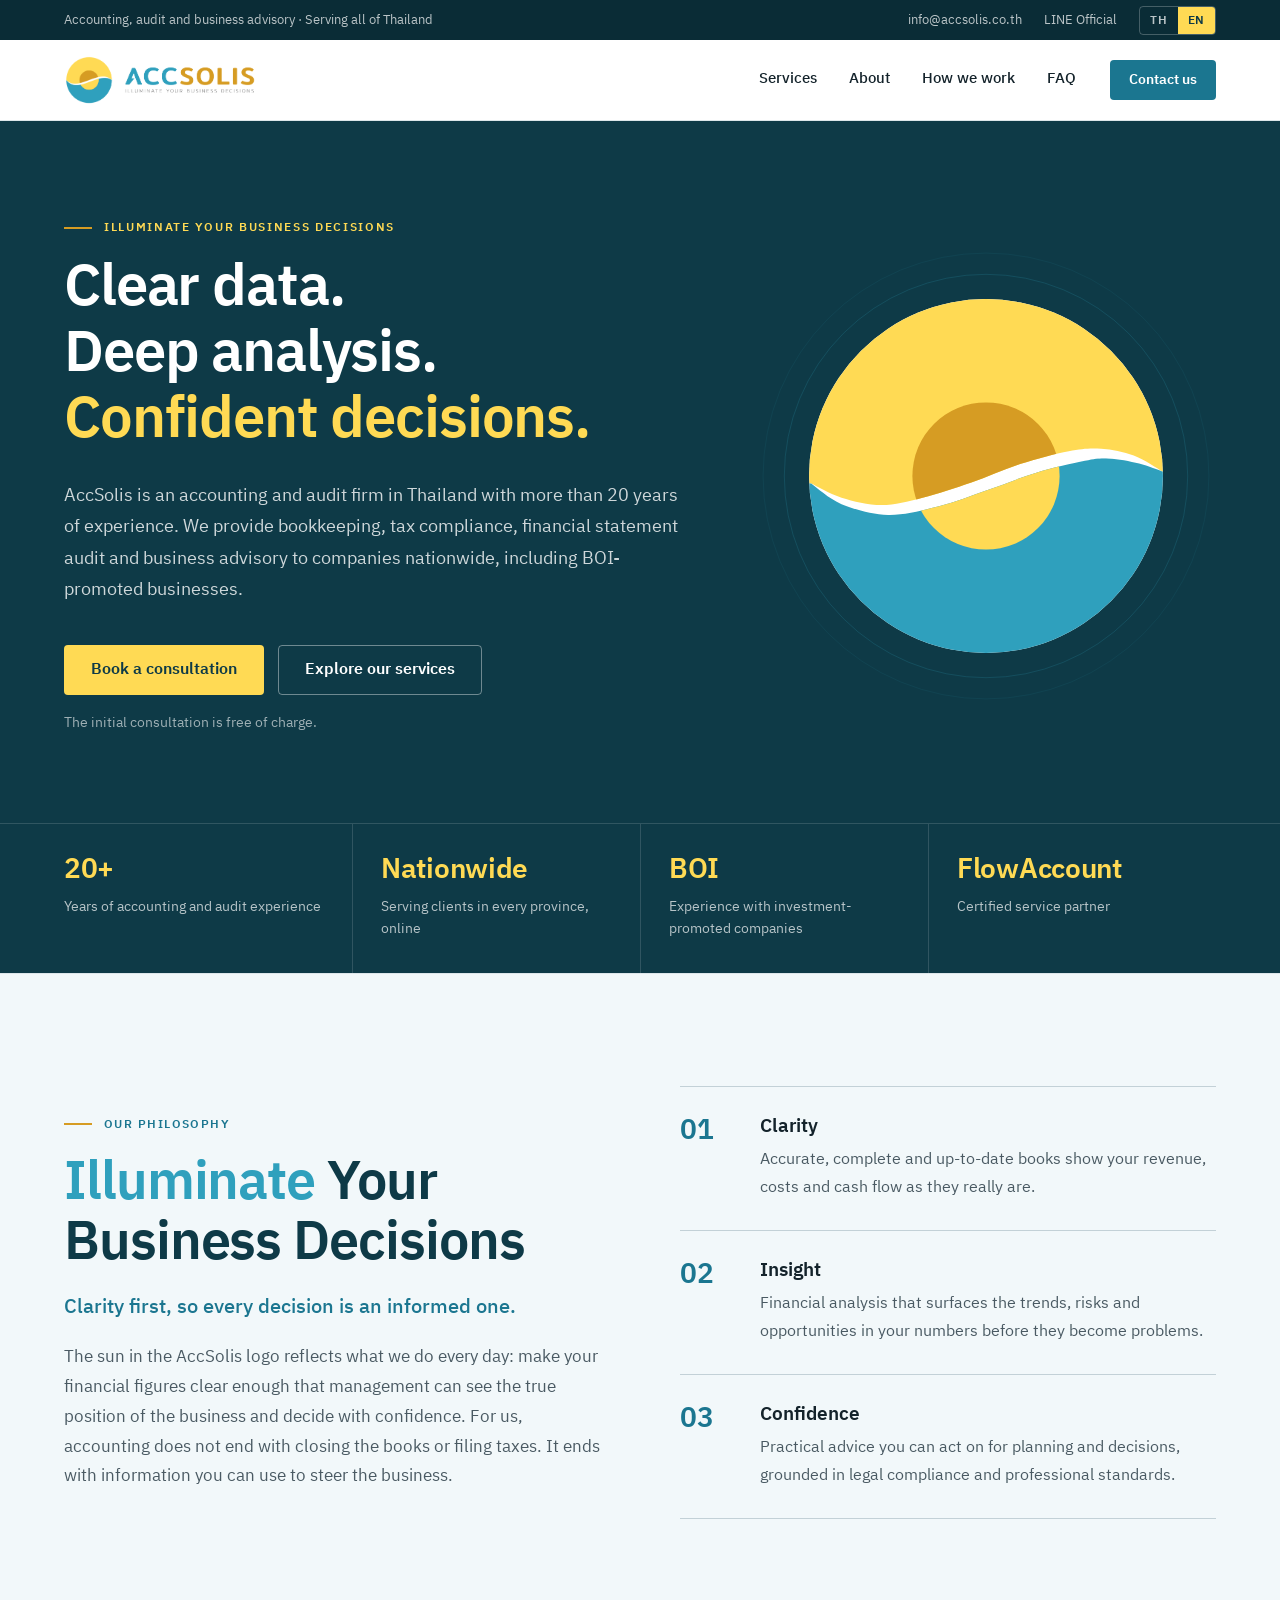
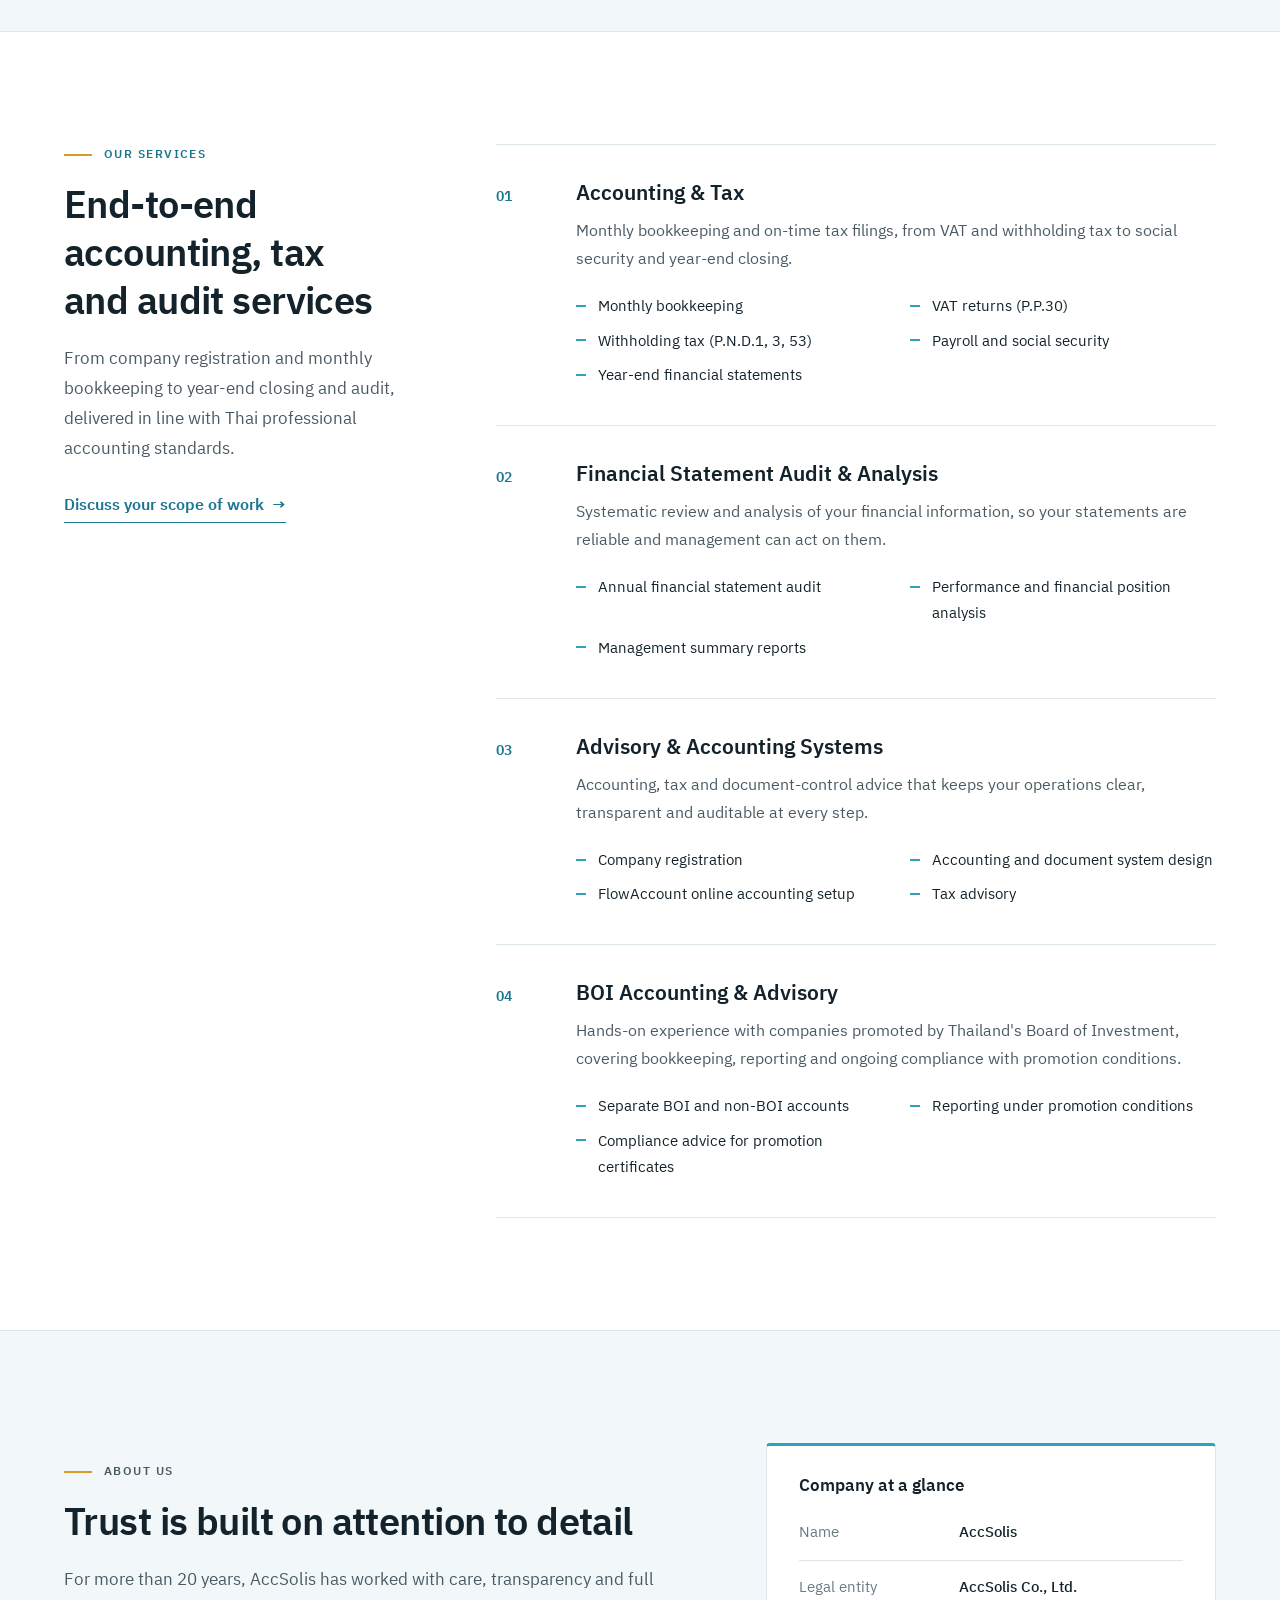
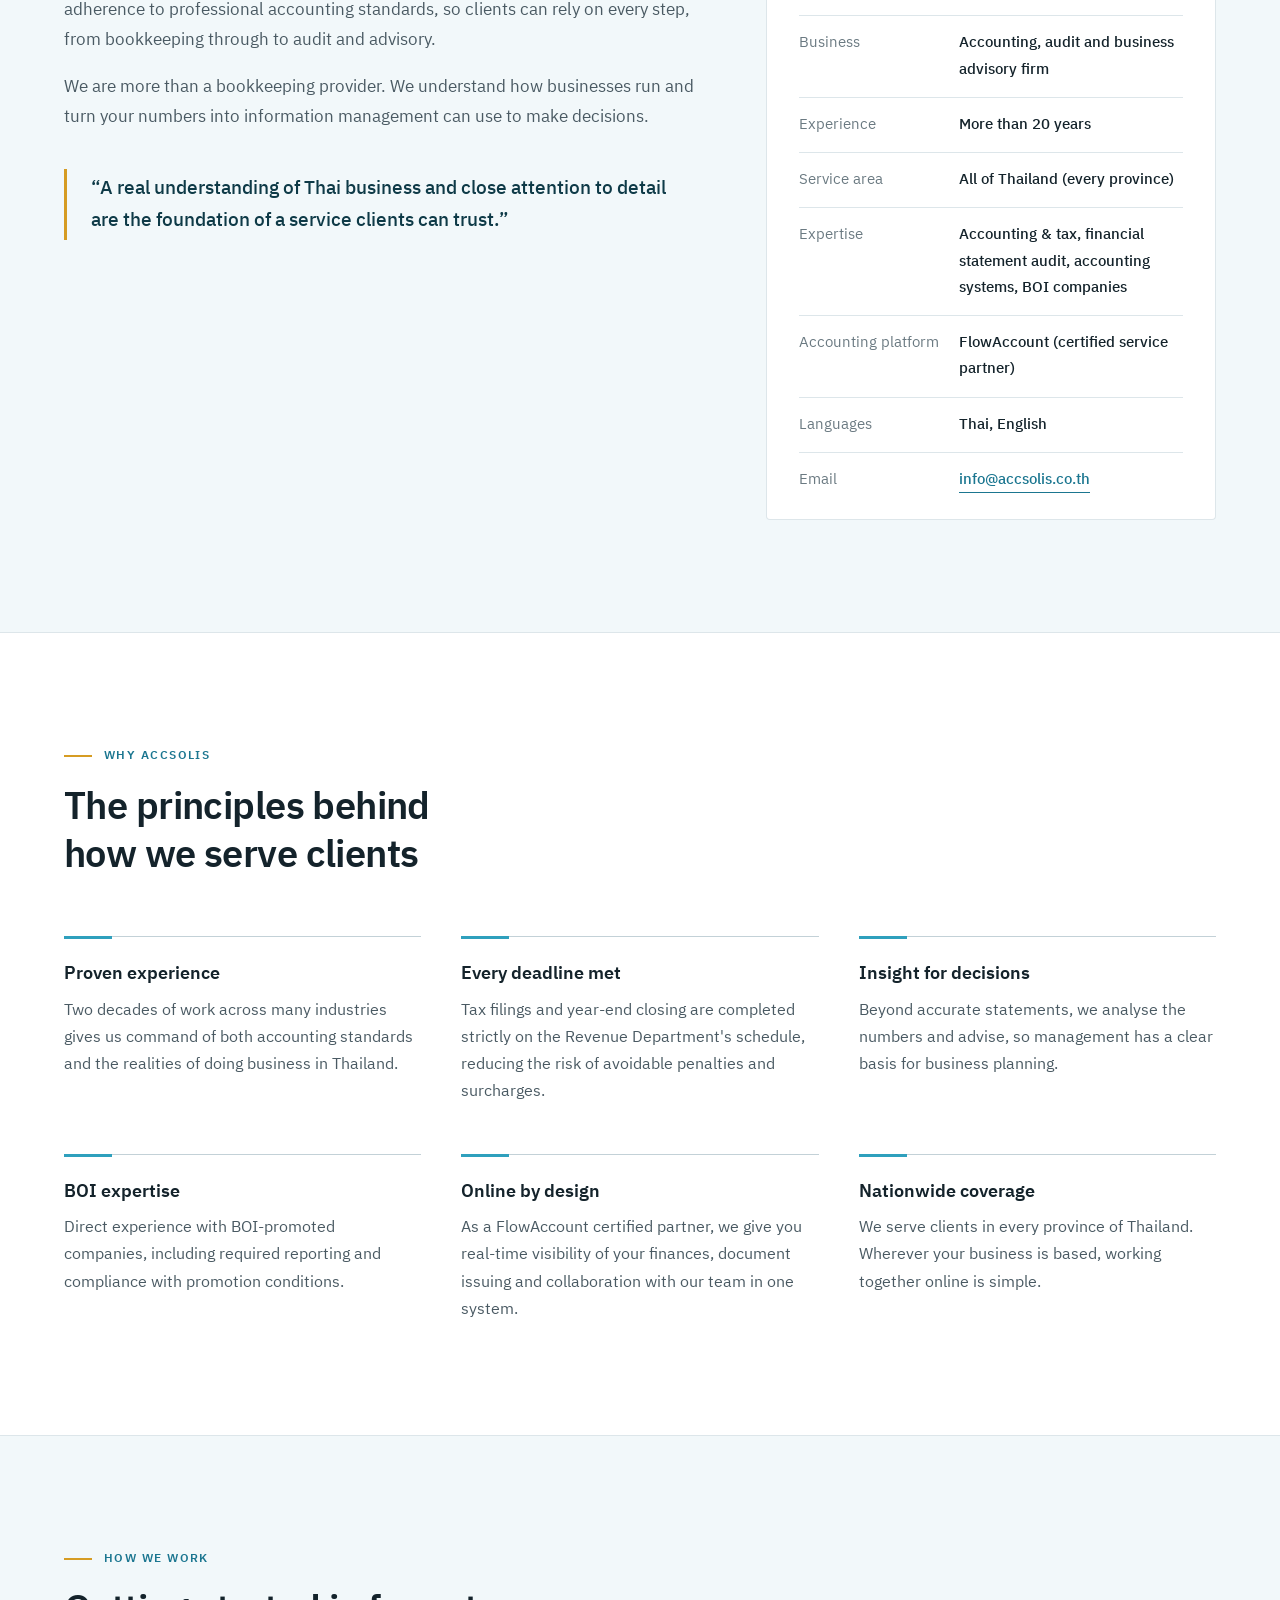
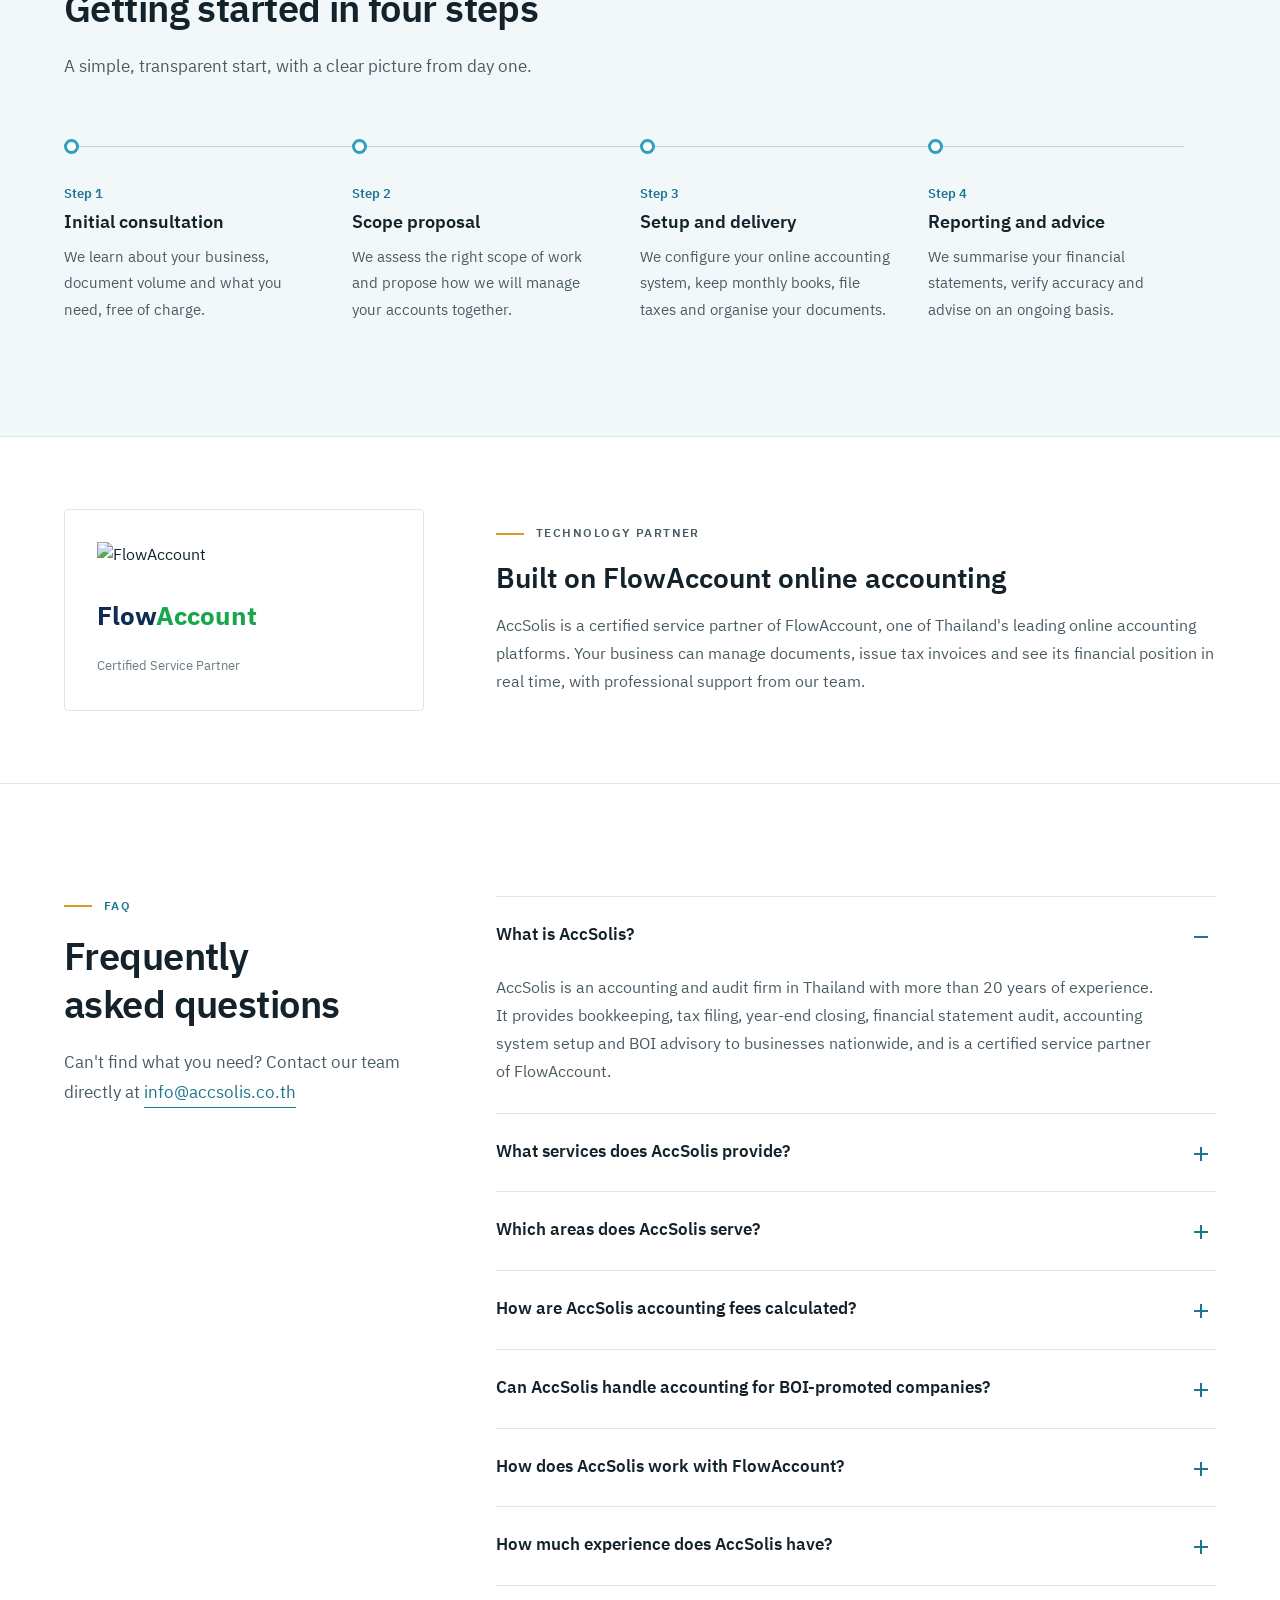
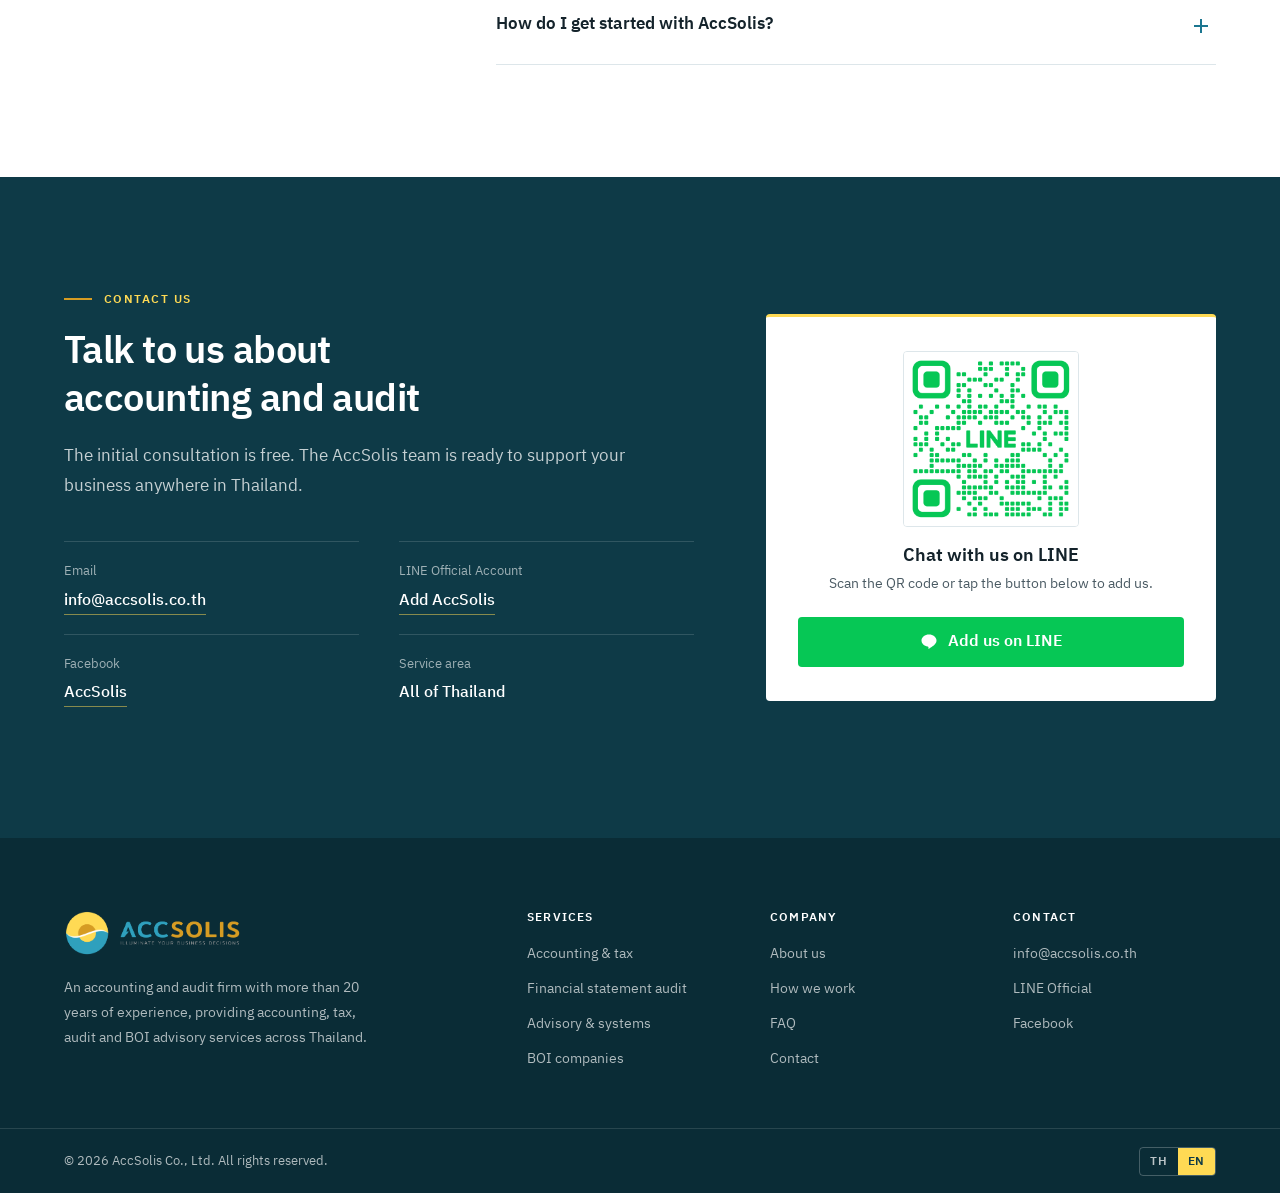
==== commit 755e8554: "Accurate logo mark, tagline section and new hero headline - Redraw hero mark from measured logo geom" ====
--- a/en/index.html
+++ b/en/index.html
@@ -48,7 +48,7 @@
       href="https://fonts.googleapis.com/css2?family=IBM+Plex+Sans+Thai:wght@400;500;600;700&display=swap"
       rel="stylesheet"
     />
-    <link rel="stylesheet" href="../styles.css" />
+    <link rel="stylesheet" href="../styles.css?v=20260926b" />
 
     <script type="application/ld+json">
     {
@@ -274,8 +274,8 @@
       <section class="hero" aria-labelledby="hero-title">
         <div class="container hero-grid">
           <div>
-            <p class="kicker">Accounting · Tax · Audit · Advisory</p>
-            <h1 id="hero-title">Accurate numbers.<br /><em>Confident decisions.</em></h1>
+            <p class="kicker">Illuminate Your Business Decisions</p>
+            <h1 id="hero-title">Clear data. Deep analysis.<br /><em>Confident decisions.</em></h1>
             <p class="lead">
               AccSolis is an accounting and audit firm in Thailand with more than 20 years of
               experience. We provide bookkeeping, tax compliance, financial statement audit and
@@ -292,19 +292,21 @@
             <svg viewBox="0 0 520 520" xmlns="http://www.w3.org/2000/svg">
               <defs>
                 <clipPath id="disc"><circle cx="260" cy="260" r="200" /></clipPath>
-                <clipPath id="core"><circle cx="232" cy="236" r="74" /></clipPath>
-                <clipPath id="above"><path d="M0 0H520V262C455 208 392 214 330 236S190 300 40 256L0 244Z" /></clipPath>
+                <clipPath id="above"><path d="M0 268.6L62.4 268.6C68.1 271.2 83.4 280.5 96.7 284.5 C110.0 288.5 126.7 292.8 142.0 292.8 C157.3 292.8 171.5 288.8 188.4 284.5 C205.3 280.2 225.2 273.6 243.5 267.3 C261.9 261.0 280.1 252.4 298.5 246.5 C316.9 240.6 338.3 234.8 353.6 231.9 C368.9 229.0 378.1 228.4 390.3 229.2 C402.5 230.0 415.4 232.5 427.0 236.8 C438.6 241.1 454.5 252.1 460.0 255.1L520 255.1V0H0Z" /></clipPath>
+                <clipPath id="below"><path d="M0 268.6L62.4 268.6C68.1 272.5 82.2 285.9 96.7 291.8 C111.2 297.7 131.0 303.6 149.3 304.0 C167.7 304.4 188.1 299.0 206.8 294.3 C225.6 289.6 243.5 282.2 261.8 275.9 C280.1 269.6 298.5 261.8 316.9 256.3 C335.2 250.8 358.2 245.6 371.9 242.9 C385.5 240.2 388.6 239.7 398.8 240.2 C409.0 240.7 422.9 243.4 433.1 245.9 C443.3 248.4 455.5 253.6 460.0 255.1L520 255.1V520H0Z" /></clipPath>
               </defs>
-              <circle cx="260" cy="260" r="236" fill="none" stroke="#2fa0bd" stroke-opacity="0.25" />
-              <circle cx="260" cy="260" r="256" fill="none" stroke="#2fa0bd" stroke-opacity="0.12" />
+              <circle cx="260" cy="260" r="228" fill="none" stroke="#2fa0bd" stroke-opacity="0.22" />
+              <circle cx="260" cy="260" r="252" fill="none" stroke="#2fa0bd" stroke-opacity="0.1" />
               <g clip-path="url(#disc)">
-                <rect width="520" height="520" fill="#2fa0bd" />
-                <rect width="520" height="520" fill="#ffda54" clip-path="url(#above)" />
-                <g clip-path="url(#core)">
+                <rect width="520" height="520" fill="#ffffff" />
+                <g clip-path="url(#above)">
                   <rect width="520" height="520" fill="#ffda54" />
-                  <rect width="520" height="520" fill="#d69c23" clip-path="url(#above)" />
+                  <circle cx="260" cy="260" r="83.2" fill="#d69c23" />
                 </g>
-                <path d="M0 244L40 256C190 300 268 258 330 236S455 208 520 262" fill="none" stroke="#0e3a47" stroke-width="12" />
+                <g clip-path="url(#below)">
+                  <rect width="520" height="520" fill="#2fa0bd" />
+                  <circle cx="260" cy="260" r="83.2" fill="#ffda54" />
+                </g>
               </g>
             </svg>
           </div>
@@ -319,6 +321,46 @@
               <div class="figure"><dt>Certified service partner</dt><dd>FlowAccount</dd></div>
             </dl>
           </div>
+        </div>
+      </section>
+
+      <!-- PHILOSOPHY -->
+      <section id="philosophy" class="section section-tint" aria-labelledby="philosophy-title">
+        <div class="container philosophy-grid">
+          <div>
+            <p class="kicker">Our philosophy</p>
+            <h2 id="philosophy-title" class="slogan"><span>Illuminate</span> Your Business Decisions</h2>
+            <p class="slogan-sub">Clarity first, so every decision is an informed one.</p>
+            <p class="intro">
+              The sun in the AccSolis logo reflects what we do every day: make your financial figures
+              clear enough that management can see the true position of the business and decide with
+              confidence. For us, accounting does not end with closing the books or filing taxes. It
+              ends with information you can use to steer the business.
+            </p>
+          </div>
+          <ol class="pillars">
+            <li class="pillar">
+              <span class="pillar-no">01</span>
+              <div>
+                <h3>Clarity</h3>
+                <p>Accurate, complete and up-to-date books show your revenue, costs and cash flow as they really are.</p>
+              </div>
+            </li>
+            <li class="pillar">
+              <span class="pillar-no">02</span>
+              <div>
+                <h3>Insight</h3>
+                <p>Financial analysis that surfaces the trends, risks and opportunities in your numbers before they become problems.</p>
+              </div>
+            </li>
+            <li class="pillar">
+              <span class="pillar-no">03</span>
+              <div>
+                <h3>Confidence</h3>
+                <p>Practical advice you can act on for planning and decisions, grounded in legal compliance and professional standards.</p>
+              </div>
+            </li>
+          </ol>
         </div>
       </section>
 
@@ -419,8 +461,7 @@
             </p>
             <p>
               We are more than a bookkeeping provider. We understand how businesses run and turn
-              your numbers into information management can use to make decisions, true to our
-              promise: “Illuminate Your Business Decisions.”
+              your numbers into information management can use to make decisions.
             </p>
             <blockquote>
               “A real understanding of Thai business and close attention to detail are the foundation
@@ -720,6 +761,6 @@
       </div>
     </footer>
 
-    <script src="../script.js" defer></script>
+    <script src="../script.js?v=20260926b" defer></script>
   </body>
 </html>
--- a/styles.css
+++ b/styles.css
@@ -444,6 +444,68 @@
   margin-bottom: 56px;
 }
 
+/* ---------- Philosophy (tagline) ---------- */
+.philosophy-grid {
+  display: grid;
+  grid-template-columns: minmax(0, 6fr) minmax(0, 6fr);
+  gap: 80px;
+  align-items: center;
+}
+.slogan {
+  font-size: clamp(2.1rem, 4.4vw, 3.4rem);
+  line-height: 1.12;
+  letter-spacing: -0.02em;
+  color: var(--teal-900);
+}
+.slogan span {
+  color: var(--teal);
+}
+.slogan-sub {
+  margin-top: 16px;
+  font-size: 1.25rem;
+  font-weight: 500;
+  color: var(--teal-700);
+}
+.pillars {
+  padding: 0;
+  list-style: none;
+}
+.pillar {
+  display: grid;
+  grid-template-columns: 56px minmax(0, 1fr);
+  gap: 24px;
+  padding-block: 28px;
+  border-top: 1px solid var(--line-strong);
+}
+.pillar:last-child {
+  border-bottom: 1px solid var(--line-strong);
+}
+.pillar-no {
+  font-size: 1.75rem;
+  font-weight: 600;
+  line-height: 1.2;
+  color: var(--teal-700);
+  font-variant-numeric: tabular-nums;
+}
+.pillar h3 {
+  font-size: 1.2rem;
+  margin-bottom: 6px;
+  display: flex;
+  align-items: baseline;
+  gap: 12px;
+  flex-wrap: wrap;
+}
+.pillar-en {
+  font-size: 0.75rem;
+  font-weight: 600;
+  letter-spacing: 0.12em;
+  text-transform: uppercase;
+  color: var(--ink-mute);
+}
+.pillar p {
+  color: var(--ink-soft);
+}
+
 /* ---------- Services ---------- */
 .services-grid {
   display: grid;
@@ -857,6 +919,7 @@
 
 /* ---------- Responsive ---------- */
 @media (max-width: 1024px) {
+  .philosophy-grid,
   .services-grid,
   .about-grid,
   .faq-grid,
